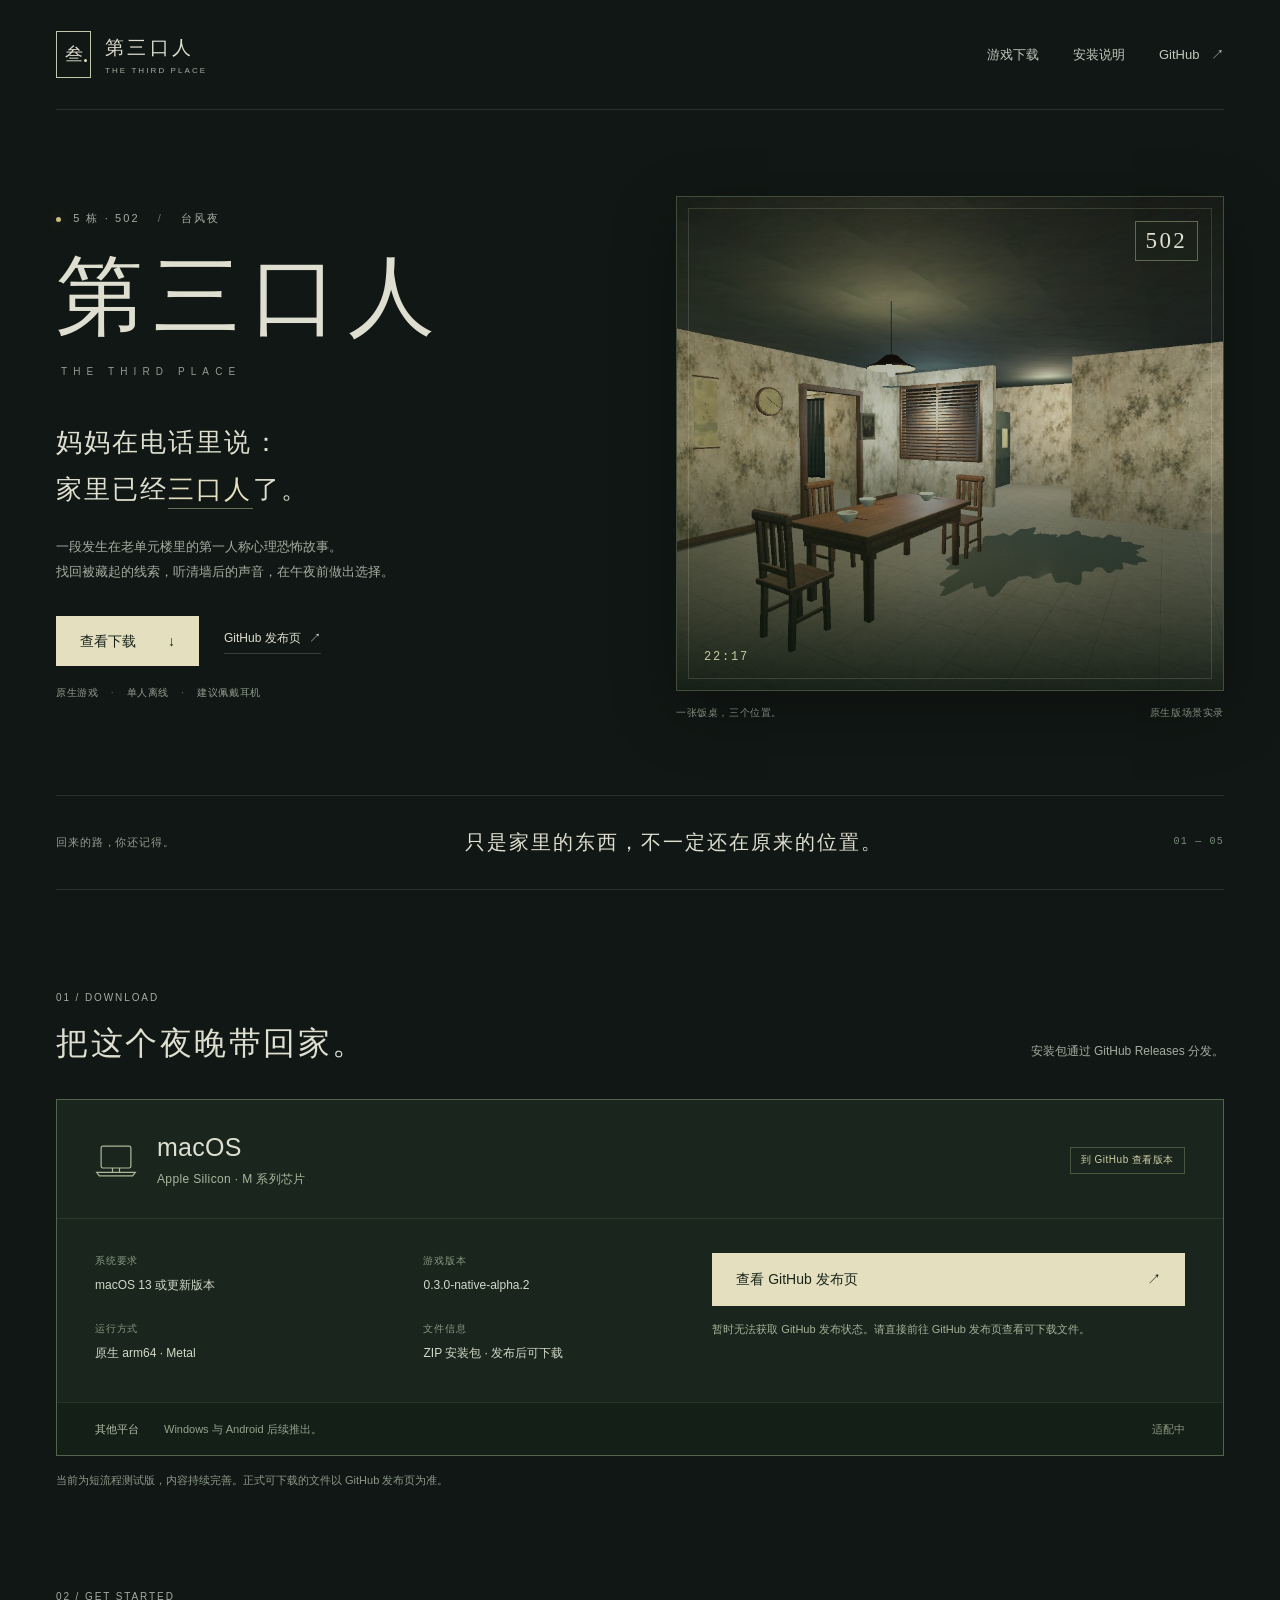
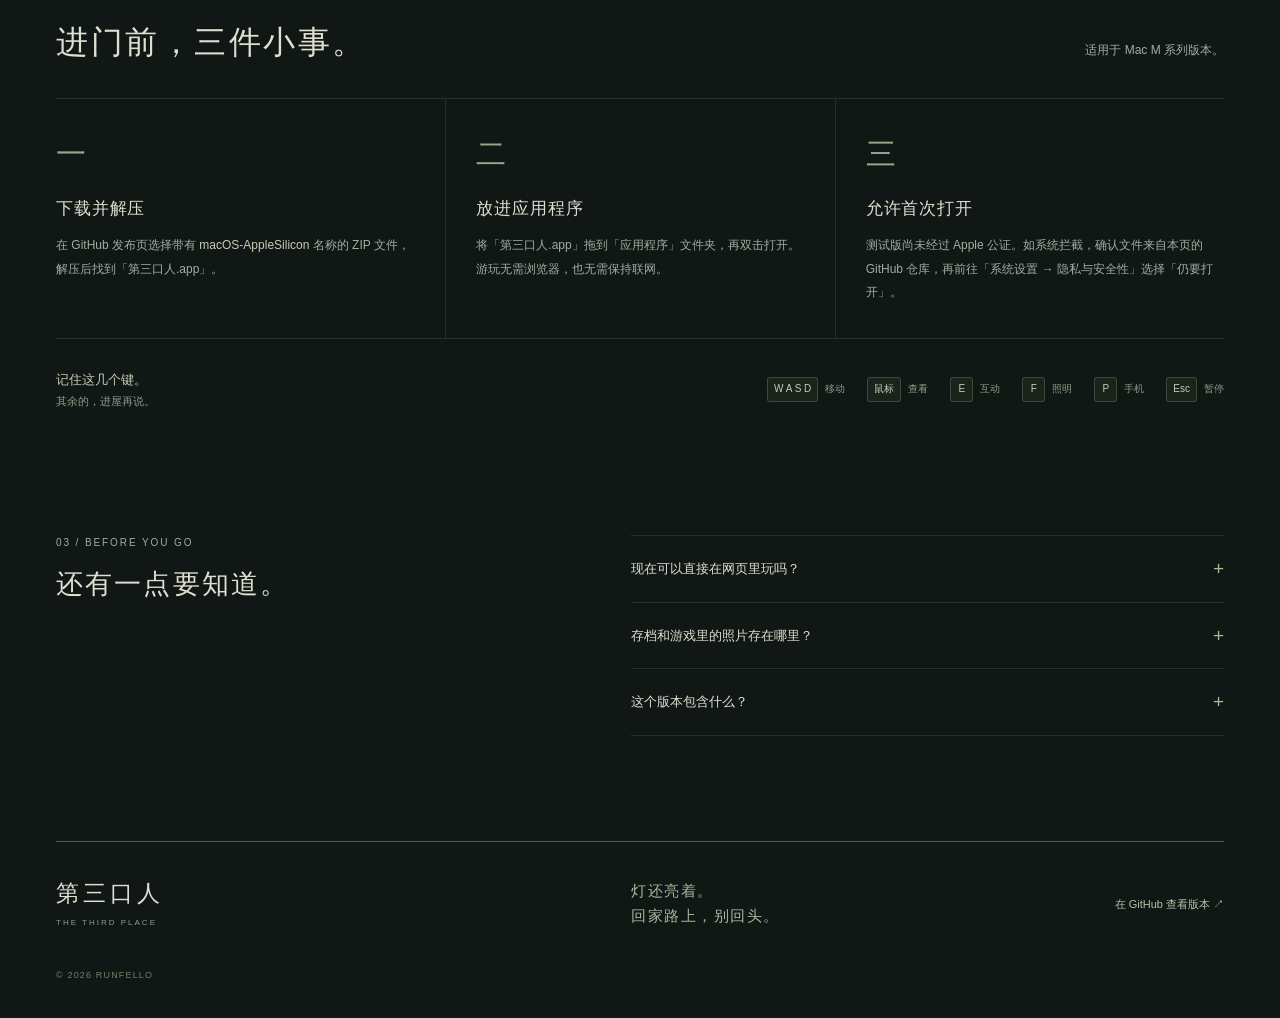
==== index.html @ bf10f529 "发布下载页 v1.0.0：以 GitHub 下载入口替换 H5 游戏" ====
<!doctype html>
<html lang="zh-CN">
  <head>
    <meta charset="UTF-8" />
    <meta name="viewport" content="width=device-width, initial-scale=1.0" />
    <meta name="theme-color" content="#111714" />
    <meta name="description" content="《第三口人》官方下载入口。台风夜，回到十几年没去过的家。查看 Mac M 系列原生版、GitHub 发布版本与安装说明。" />
    <meta property="og:type" content="website" />
    <meta property="og:title" content="第三口人 · 游戏下载" />
    <meta property="og:description" content="妈妈在电话里说：家里已经三口人了。下载原生游戏，走进 5 栋 502。" />
    <meta property="og:image" content="https://game.runfello.com/images/502.jpg" />
    <link rel="canonical" href="https://game.runfello.com/" />
    <link rel="icon" type="image/svg+xml" href="/favicon.svg" />
    <title>第三口人 · 游戏下载</title>
    <script type="module" crossorigin src="/assets/index-CpdHFxuz.js"></script>
    <link rel="stylesheet" crossorigin href="/assets/index-BiCNe9Kh.css">
  </head>
  <body>
    <a class="skip-link" href="#downloads">跳到游戏下载</a>
    <header class="site-header shell">
      <a class="wordmark" href="/" aria-label="第三口人首页"><span class="door-mark" aria-hidden="true">叁</span><span>第三口人<small>THE THIRD PLACE</small></span></a>
      <nav aria-label="主导航">
        <a href="#downloads">游戏下载</a>
        <a href="#install">安装说明</a>
        <a class="github-nav" href="https://github.com/792287116/the-third-place-line/releases" target="_blank" rel="noopener noreferrer">GitHub <span aria-hidden="true">↗</span></a>
      </nav>
    </header>

    <main>
      <section class="hero shell" aria-labelledby="game-title">
        <div class="hero-copy">
          <p class="eyebrow"><span class="signal" aria-hidden="true"></span> 5 栋 · 502 <span class="eyebrow-divider">/</span> 台风夜</p>
          <h1 id="game-title">第三口人<span>THE THIRD PLACE</span></h1>
          <p class="hero-line">妈妈在电话里说：<br />家里已经<span class="third">三口人</span>了。</p>
          <p class="hero-description">一段发生在老单元楼里的第一人称心理恐怖故事。<br class="desktop-break" />找回被藏起的线索，听清墙后的声音，在午夜前做出选择。</p>
          <div class="hero-actions">
            <a class="button primary" href="#downloads">查看下载 <span aria-hidden="true">↓</span></a>
            <a class="text-link" href="https://github.com/792287116/the-third-place-line/releases" target="_blank" rel="noopener noreferrer">GitHub 发布页 <span aria-hidden="true">↗</span></a>
          </div>
          <p class="hero-note">原生游戏 <i aria-hidden="true">·</i> 单人离线 <i aria-hidden="true">·</i> 建议佩戴耳机</p>
        </div>
        <figure class="hero-scene">
          <div class="scene-frame"><img src="/images/502.jpg" width="1280" height="720" fetchpriority="high" alt="502 室内的饭桌、空椅和三副碗筷，吊灯照亮斑驳的墙面" /><div class="scene-shade" aria-hidden="true"></div><span class="room-label" aria-hidden="true">502</span><span class="scene-time" aria-hidden="true">22:17</span></div>
          <figcaption><span>一张饭桌，三个位置。</span><span>原生版场景实录</span></figcaption>
        </figure>
      </section>

      <div class="premise shell"><span>回来的路，你还记得。</span><p>只是家里的东西，<br class="mobile-break" />不一定还在原来的位置。</p><span class="premise-index" aria-hidden="true">01 — 05</span></div>

      <section id="downloads" class="downloads shell" aria-labelledby="download-title">
        <div class="section-heading"><div><p class="eyebrow">01 / DOWNLOAD</p><h2 id="download-title">把这个夜晚带回家。</h2></div><p>安装包通过 GitHub Releases 分发。</p></div>
        <article class="download-panel" aria-labelledby="mac-title">
          <div class="platform-heading"><svg viewBox="0 0 48 48" width="42" height="42" fill="none" stroke="currentColor" stroke-width="1.4" aria-hidden="true"><rect x="7" y="7" width="34" height="25" rx="2"/><path d="M2 37h44l-3 4H5l-3-4Zm18-5v5m8-5v5"/></svg><div><h3 id="mac-title">macOS</h3><p>Apple Silicon · M 系列芯片</p></div><span id="release-badge" class="release-badge">安装包待发布</span></div>
          <div class="download-details"><dl><div><dt>系统要求</dt><dd>macOS 13 或更新版本</dd></div><div><dt>游戏版本</dt><dd id="release-version">0.3.0-native-alpha.2</dd></div><div><dt>运行方式</dt><dd>原生 arm64 · Metal</dd></div><div><dt>文件信息</dt><dd id="release-size">ZIP 安装包 · 发布后可下载</dd></div></dl>
            <div class="download-action"><a id="mac-download" class="button primary" href="https://github.com/792287116/the-third-place-line/releases" target="_blank" rel="noopener noreferrer"><span id="download-label">查看 GitHub 发布页</span><span id="download-arrow" aria-hidden="true">↗</span></a><p id="release-status" role="status">Mac 版本已完成本地测试，公开安装包正在准备。发布后，这里会显示下载入口。</p><div id="release-links" class="release-links" hidden><a id="release-notes" href="https://github.com/792287116/the-third-place-line/releases" target="_blank" rel="noopener noreferrer">版本说明 ↗</a><a id="release-checksum" href="https://github.com/792287116/the-third-place-line/releases" target="_blank" rel="noopener noreferrer" hidden>SHA-256 校验文件 ↗</a></div></div>
          </div>
          <div class="other-platforms"><span>其他平台</span><p>Windows 与 Android 后续推出。</p><span class="quiet-label">适配中</span></div>
        </article>
        <p class="release-footnote">当前为短流程测试版，内容持续完善。正式可下载的文件以 GitHub 发布页为准。</p>
        <noscript><p class="release-footnote">浏览器未启用 JavaScript，请直接前往上方 GitHub 发布页查看下载文件。</p></noscript>
      </section>

      <section id="install" class="install shell" aria-labelledby="install-title">
        <div class="section-heading"><div><p class="eyebrow">02 / GET STARTED</p><h2 id="install-title">进门前，三件小事。</h2></div><p>适用于 Mac M 系列版本。</p></div>
        <ol class="install-steps">
          <li><span class="step-number">一</span><h3>下载并解压</h3><p>在 GitHub 发布页选择带有 <strong>macOS-AppleSilicon</strong> 名称的 ZIP 文件，解压后找到「第三口人.app」。</p></li>
          <li><span class="step-number">二</span><h3>放进应用程序</h3><p>将「第三口人.app」拖到「应用程序」文件夹，再双击打开。游玩无需浏览器，也无需保持联网。</p></li>
          <li><span class="step-number">三</span><h3>允许首次打开</h3><p>测试版尚未经过 Apple 公证。如系统拦截，确认文件来自本页的 GitHub 仓库，再前往「系统设置 → 隐私与安全性」选择「仍要打开」。</p></li>
        </ol>
        <div class="controls"><p>记住这几个键。<span>其余的，进屋再说。</span></p><ul aria-label="键盘鼠标操作"><li><kbd>W A S D</kbd>移动</li><li><kbd>鼠标</kbd>查看</li><li><kbd>E</kbd>互动</li><li><kbd>F</kbd>照明</li><li><kbd>P</kbd>手机</li><li><kbd>Esc</kbd>暂停</li></ul></div>
      </section>

      <section class="faq shell" aria-labelledby="faq-title"><div><p class="eyebrow">03 / BEFORE YOU GO</p><h2 id="faq-title">还有一点要知道。</h2></div><div class="faq-list"><details><summary>现在可以直接在网页里玩吗？<span aria-hidden="true">+</span></summary><p>这里是原生游戏的下载入口。请下载适合设备的安装包，在电脑上打开游戏。</p></details><details><summary>存档和游戏里的照片存在哪里？<span aria-hidden="true">+</span></summary><p>存档、可选照片和游戏场景录像都保存在本机。游戏不调用设备摄像头或麦克风。23:50 会自动保存检查点。</p></details><details><summary>这个版本包含什么？<span aria-hidden="true">+</span></summary><p>目前包含回家、搜屋、阳台观察、揭墙与仪式、逃离和四条结局路线。这是持续开发中的短流程原型。</p></details></div></section>
    </main>
    <footer class="site-footer shell"><a class="footer-title" href="#game-title">第三口人<span>THE THIRD PLACE</span></a><p>灯还亮着。<br />回家路上，别回头。</p><a href="https://github.com/792287116/the-third-place-line/releases" target="_blank" rel="noopener noreferrer">在 GitHub 查看版本 <span aria-hidden="true">↗</span></a><small>© 2026 RUNFELLO</small></footer>
  </body>
</html>
---- assets/index-BiCNe9Kh.css ----
@charset "UTF-8";:root{font-family:-apple-system,BlinkMacSystemFont,PingFang SC,Microsoft YaHei,sans-serif;color:#dfdfd1;background:#111714;font-synthesis:none;line-height:1.65;font-weight:400;scroll-behavior:smooth;--muted:#a3ada2;--line:#ffffff1a;--cream:#e4dfbf;--serif:"Songti SC","STSong","Noto Serif CJK SC",serif}*{box-sizing:border-box}body{margin:0}a{color:inherit;text-decoration:none}button,a,summary{-webkit-tap-highlight-color:transparent}a:focus-visible,summary:focus-visible{outline:2px solid #ecdb9a;outline-offset:6px}::selection{background:#65775b;color:#fff}[hidden]{display:none!important}img{display:block;max-width:100%;object-fit:cover}.shell{max-width:1280px;width:calc(100% - 112px);margin-inline:auto}.skip-link{position:fixed;left:16px;top:-80px;padding:12px 18px;background:var(--cream);color:#14231b;z-index:20}.skip-link:focus{top:12px}.site-header{min-height:110px;display:flex;justify-content:space-between;align-items:center;border-bottom:1px solid var(--line);gap:30px}.wordmark{display:flex;align-items:center;gap:14px;font-size:19px;letter-spacing:.18em}.wordmark small{display:block;font-size:8px;letter-spacing:.26em;margin-top:0;color:var(--muted)}.door-mark{width:35px;height:47px;display:grid;place-items:center;border:1px solid #c2c6ad;position:relative;font-family:var(--serif);font-size:18px;letter-spacing:0}.door-mark:after{content:"";width:3px;height:3px;background:var(--cream);position:absolute;right:3px;top:27px;border-radius:50%}nav{display:flex;gap:34px;font-size:13px;color:#c2c8be}nav a:hover,.text-link:hover,.release-links a:hover,.site-footer>a:hover{color:#f1e8bd}.github-nav span{margin-left:8px}.hero{display:grid;grid-template-columns:1fr 1fr;gap:36px;align-items:center;min-height:685px;padding-block:68px 62px}.eyebrow{color:var(--muted);letter-spacing:.19em;font-size:11px;margin:0 0 22px;font-weight:500}.eyebrow-divider{margin:0 13px;color:#64776a}.signal{display:inline-block;background:#cbbd7d;width:5px;height:5px;border-radius:50%;vertical-align:middle;margin-right:7px;box-shadow:0 0 14px #cbbd7d55}h1{font-family:var(--serif);font-weight:500;font-size:clamp(64px,6.8vw,100px);letter-spacing:.12em;line-height:1.1;margin:0 0 43px;white-space:nowrap}h1>span{display:block;font-family:-apple-system,BlinkMacSystemFont,sans-serif;font-size:10px;letter-spacing:.61em;margin:21px 0 0 5px;color:#8f9e92;font-weight:400}.hero-line{font-family:var(--serif);font-size:26px;line-height:1.8;letter-spacing:.08em;margin:0 0 20px}.third{color:var(--cream);border-bottom:1px solid #e4dfbf6b;padding-bottom:4px}.hero-description{font-size:13px;color:var(--muted);line-height:1.95;margin:0 0 32px;max-width:430px}.hero-actions{display:flex;align-items:center;gap:25px}.button{display:inline-flex;align-items:center;justify-content:space-between;gap:32px;min-height:50px;padding:13px 23px;font-size:14px;font-weight:500;transition:background .2s,color .2s;line-height:1.45}.primary{background:var(--cream);color:#18241b;border:1px solid var(--cream)}.primary:hover{background:#f5edc8;border-color:#f5edc8}.text-link{font-size:12px;border-bottom:1px solid #8b998550;padding-bottom:4px}.text-link>span{margin-left:5px}.hero-note{font-size:10px;color:#8f9d91;margin:19px 0 0;letter-spacing:.06em}.hero-note i{font-style:normal;margin:0 9px;color:#677767}.hero-scene{margin:0;position:relative;padding:7px 0 0 18px}.scene-frame{height:495px;position:relative;background:#151d15;border:1px solid #424d3a;box-shadow:0 20px 60px #0004}.scene-frame:before{content:"";position:absolute;inset:11px;border:1px solid #dde1b427;z-index:2;pointer-events:none}.scene-frame img{height:100%;width:100%;object-position:57% 50%;opacity:.84}.scene-shade{position:absolute;inset:0;background:linear-gradient(180deg,#0002,transparent 50%,#08140ddd),linear-gradient(90deg,#09211533,transparent)}.room-label{position:absolute;top:24px;right:25px;border:1px solid #b6b89177;font-family:var(--serif);font-size:23px;letter-spacing:.1em;padding:0 10px;background:#1c241988}.scene-time{position:absolute;bottom:22px;left:27px;font-family:monospace;font-size:12px;letter-spacing:.15em;color:#c6c7a4}.hero-scene figcaption{display:flex;justify-content:space-between;font-size:10px;letter-spacing:.06em;color:#8f9b8d;margin-top:14px;gap:15px}.premise{border-top:1px solid var(--line);border-bottom:1px solid var(--line);display:flex;align-items:center;justify-content:space-between;gap:20px;padding-block:30px}.premise>span:first-child{font-size:11px;color:#8f9e92;letter-spacing:.08em}.premise p{font-family:var(--serif);font-size:20px;letter-spacing:.1em;margin:0}.premise-index{font-size:10px;font-family:monospace;color:#798b7c;letter-spacing:.12em}.mobile-break{display:none}.downloads,.install{padding-top:100px;scroll-margin-top:30px}.section-heading{display:flex;justify-content:space-between;align-items:flex-end;gap:25px;margin-bottom:32px}.section-heading .eyebrow,.faq .eyebrow{margin-bottom:12px;font-size:10px}h2{font-family:var(--serif);font-size:32px;font-weight:400;letter-spacing:.08em;line-height:1.5;margin:0}.section-heading>p{font-size:12px;color:var(--muted);margin:0 0 5px}.download-panel{border:1px solid #53644c;background:#19251d}.platform-heading{display:flex;align-items:center;gap:20px;padding:32px 38px 28px;border-bottom:1px solid #99a78224}.platform-heading>svg{color:#acb897;flex-shrink:0}.platform-heading h3{font-size:25px;font-weight:500;letter-spacing:.01em;line-height:1.25;margin:0}.platform-heading p{font-size:12px;color:#a9b89d;letter-spacing:.03em;margin:7px 0 0}.release-badge{margin-left:auto;border:1px solid #8c9b6e6b;padding:4px 10px;font-size:10px;color:#cfcca4;white-space:nowrap;letter-spacing:.05em}.release-badge.available{color:#d1dec2;background:#354a2e;border-color:#60784e}.download-details{display:grid;grid-template-columns:1.2fr 1fr;gap:50px;padding:34px 38px 38px}.download-details dl{display:grid;grid-template-columns:1.25fr 1fr;gap:25px 30px;margin:0}.download-details dl>div{min-width:0}.download-details dt{font-size:10px;color:#879982;margin-bottom:7px;letter-spacing:.08em}.download-details dd{font-size:12px;color:#d3dac8;margin:0;overflow-wrap:anywhere}.download-action .button{width:100%;min-height:53px}.download-action>p{font-size:11px;color:#a6b298;margin:13px 0 0;line-height:1.85;min-height:40px}.release-links{display:flex;flex-wrap:wrap;gap:10px 24px;margin-top:14px;font-size:11px;color:#d5ddc8}.other-platforms{display:flex;align-items:center;gap:25px;padding:17px 38px;background:#131f17;border-top:1px solid #99a78224;font-size:11px;color:#95a38d}.other-platforms>span:first-child{color:#b4bda8}.other-platforms p{margin:0}.quiet-label{margin-left:auto;color:#8f9a81}.release-footnote{font-size:11px;color:#8b998a;margin:15px 0 0}.install-steps{list-style:none;padding:0;margin:0;display:grid;grid-template-columns:repeat(3,1fr);border-top:1px solid var(--line);border-bottom:1px solid var(--line)}.install-steps li{padding:30px 30px 33px 0}.install-steps li+li{padding-left:30px;border-left:1px solid var(--line)}.install-steps li:last-child{padding-right:0}.step-number{font-family:var(--serif);font-size:30px;color:#96a88a}.install-steps h3{font-size:17px;font-weight:400;margin:17px 0 11px;letter-spacing:.05em}.install-steps p{font-size:12px;line-height:1.95;color:var(--muted);margin:0;overflow-wrap:anywhere}.install-steps strong{font-weight:400;color:#c6cdb7}.controls{display:flex;align-items:center;justify-content:space-between;gap:25px;padding:30px 0}.controls p{font-size:13px;margin:0;color:#c4c9b5;flex-shrink:0}.controls p>span{display:block;font-size:11px;color:#8d9c8b;margin-top:2px}.controls ul{display:flex;align-items:center;justify-content:flex-end;flex-wrap:wrap;gap:17px 22px;list-style:none;margin:0;padding:0}.controls li{font-size:10px;color:#8f9c89;display:flex;align-items:center;gap:7px}kbd{border:1px solid #82907559;background:#1b241b;border-radius:3px;padding:3px 6px;min-width:23px;text-align:center;font-family:inherit;font-size:10px;color:#c4cbb5}.faq{display:grid;grid-template-columns:1fr 1.2fr;gap:80px;padding-block:95px 105px}.faq h2{font-size:27px}.faq-list{border-top:1px solid var(--line)}details{border-bottom:1px solid var(--line)}summary{display:flex;align-items:center;justify-content:space-between;gap:18px;cursor:pointer;font-size:13px;padding:22px 0;list-style:none}summary::-webkit-details-marker{display:none}summary>span{font-size:19px;font-weight:300;color:#aab799;line-height:1}details[open] summary>span{transform:rotate(45deg)}details p{font-size:12px;color:#a4b09c;line-height:1.9;margin:0 28px 24px 0}.site-footer{padding-block:37px 35px;border-top:1px solid #53624a;display:grid;grid-template-columns:1.2fr 1fr auto;gap:25px;align-items:center}.footer-title{font-family:var(--serif);font-size:23px;letter-spacing:.17em;line-height:1.3}.footer-title span{font-family:Arial,sans-serif;display:block;font-size:8px;letter-spacing:.25em;margin-top:10px;color:#8f9e89}.site-footer p{font-family:var(--serif);font-size:15px;letter-spacing:.1em;color:#aab69d;margin:0}.site-footer>a:last-of-type{font-size:11px;color:#b7c1ab}.site-footer small{grid-column:1/-1;font-size:9px;color:#6f816a;letter-spacing:.13em;margin-top:14px}@media(min-width:1500px){.hero{gap:80px}}@media(max-width:1050px){.shell{width:calc(100% - 64px)}.hero{gap:25px;min-height:630px}.hero-scene{padding-left:0}.scene-frame{height:460px}.hero-line{font-size:23px}.hero-description{font-size:12px}.hero-actions{gap:20px}.download-details{gap:30px}.download-details dl{grid-template-columns:1fr;gap:15px}.download-details dl>div{display:grid;grid-template-columns:80px 1fr}.download-details dt{margin:0}.controls{align-items:flex-start}.controls ul{max-width:450px}.faq{gap:45px}.premise p{font-size:17px}.section-heading>p{font-size:11px}}@media(max-width:760px){.shell{width:calc(100% - 40px)}.site-header{min-height:85px;gap:15px}.wordmark{font-size:16px;gap:10px}.wordmark small{font-size:6px}.door-mark{width:29px;height:39px;font-size:15px}.door-mark:after{top:22px}nav{gap:20px;font-size:11px}nav .github-nav{display:none}.hero{grid-template-columns:1fr;gap:34px;padding-block:50px 31px}.hero-copy{padding:0 6px}.hero .eyebrow{font-size:10px;margin-bottom:25px}h1{font-size:clamp(65px,13vw,90px);margin-bottom:29px}h1>span{font-size:9px;margin-top:16px;letter-spacing:.47em}.hero-line{font-size:24px;margin-bottom:18px}.hero-description{max-width:450px;font-size:13px}.hero-actions{gap:26px}.hero-note{font-size:10px}.hero-scene{width:100%}.scene-frame{height:auto;aspect-ratio:1.42}.scene-frame img{object-position:50% 50%}.hero-scene figcaption{font-size:10px;margin-top:12px}.room-label{font-size:20px}.premise{padding-block:26px;align-items:flex-start}.premise>span:first-child{font-size:10px;max-width:85px;line-height:1.8}.premise p{font-size:17px;line-height:1.85}.mobile-break{display:block}.premise-index{display:none}.downloads,.install{padding-top:65px}.section-heading{display:block;margin-bottom:25px}h2{font-size:27px}.section-heading>p{margin:13px 0 0}.platform-heading{padding:25px 22px;gap:14px;flex-wrap:wrap}.platform-heading h3{font-size:24px}.platform-heading p{font-size:11px}.platform-heading>svg{width:34px}.release-badge{font-size:9px;padding:4px 8px}.download-details{grid-template-columns:1fr;gap:28px;padding:28px 22px}.download-details dl{gap:19px}.download-details dl>div{grid-template-columns:85px 1fr}.download-details dd{font-size:12px}.download-action>p{min-height:0}.other-platforms{gap:14px;padding:17px 22px;font-size:10px;flex-wrap:wrap}.release-footnote{font-size:10px}.install-steps{grid-template-columns:1fr}.install-steps li,.install-steps li+li,.install-steps li:last-child{border-left:0;padding:24px 0 27px;display:grid;grid-template-columns:42px 1fr;column-gap:15px}.install-steps li+li{border-top:1px solid var(--line)}.step-number{grid-row:1/3;font-size:28px}.install-steps h3{margin:2px 0 9px;font-size:17px}.install-steps p{font-size:12px;grid-column:2}.controls{display:block;padding-block:25px 0}.controls p span{display:inline;margin-left:8px}.controls ul{justify-content:flex-start;gap:14px 20px;margin-top:20px;max-width:100%}.faq{grid-template-columns:1fr;gap:26px;padding-block:65px}.faq h2{font-size:26px}summary{font-size:12px;padding-block:20px}.site-footer{grid-template-columns:1fr auto;gap:25px;padding-block:30px}.site-footer p{font-size:12px;text-align:right}.site-footer>a:last-of-type{grid-column:1/-1;font-size:11px}.site-footer small{margin-top:0}.footer-title{font-size:21px}.desktop-break{display:none}}@media(max-width:390px){.shell{width:calc(100% - 32px)}nav{gap:12px}.hero-copy{padding:0}.hero-actions{gap:19px}.button{padding-inline:18px;gap:24px}.text-link{font-size:11px}.release-badge{margin-left:48px}.platform-heading{gap:10px}.other-platforms{gap:8px}.quiet-label{margin-left:0}.premise p{font-size:15px}.hero-description{font-size:12px}}@media(prefers-reduced-motion:reduce){:root{scroll-behavior:auto}*{transition:none!important}}
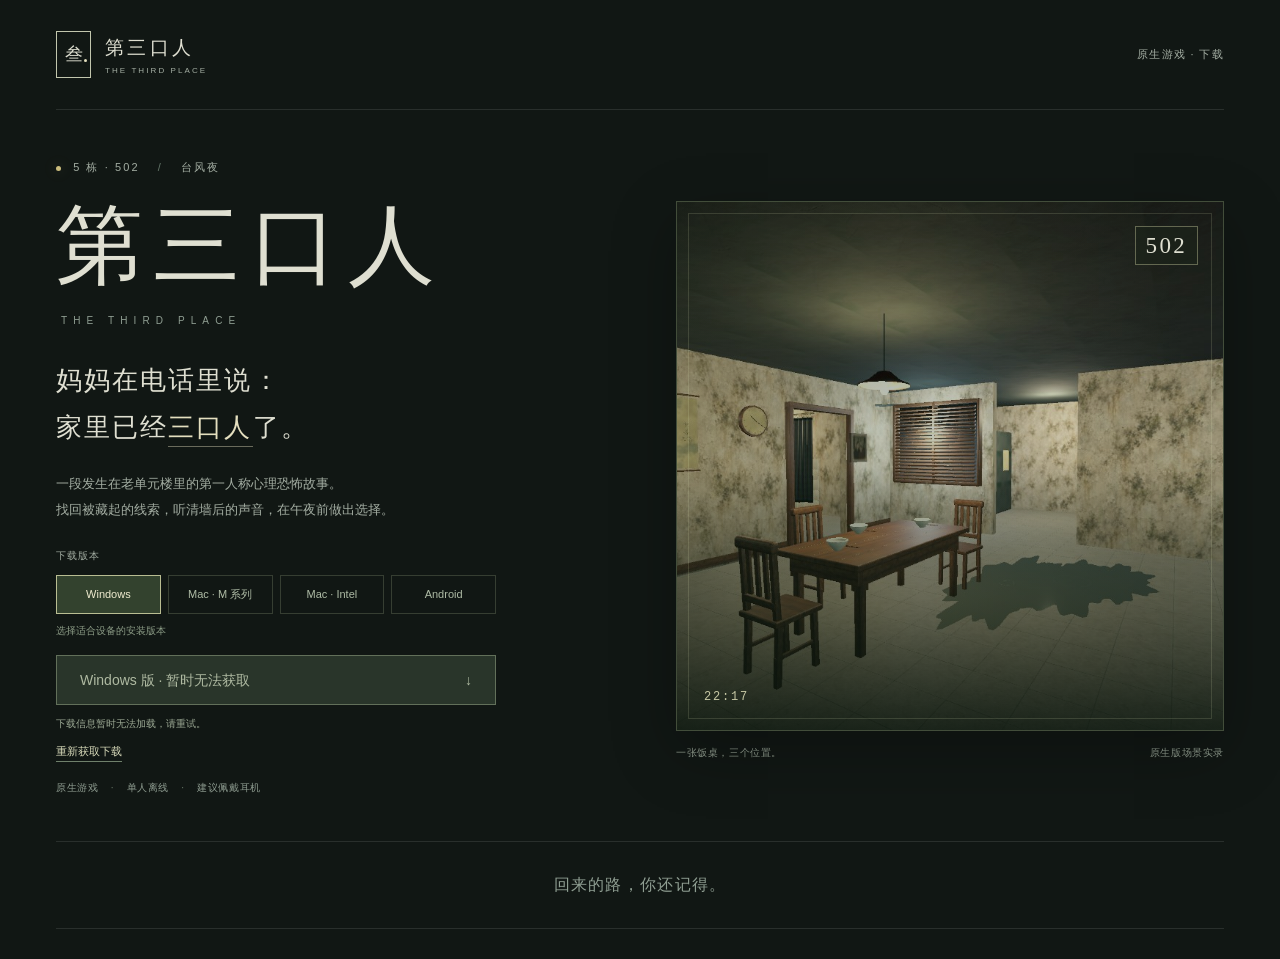
==== commit 3fe2ec3a: "发布下载页 v1.1.0：精简页面并提供四平台直接下载" ====
--- a/index.html
+++ b/index.html
@@ -4,7 +4,7 @@
     <meta charset="UTF-8" />
     <meta name="viewport" content="width=device-width, initial-scale=1.0" />
     <meta name="theme-color" content="#111714" />
-    <meta name="description" content="《第三口人》官方下载入口。台风夜，回到十几年没去过的家。查看 Mac M 系列原生版、GitHub 发布版本与安装说明。" />
+    <meta name="description" content="《第三口人》官方下载入口。台风夜，回到十几年没去过的家。下载 Windows、Mac M 系列、Mac Intel 与 Android 原生版本。" />
     <meta property="og:type" content="website" />
     <meta property="og:title" content="第三口人 · 游戏下载" />
     <meta property="og:description" content="妈妈在电话里说：家里已经三口人了。下载原生游戏，走进 5 栋 502。" />
@@ -12,20 +12,14 @@
     <link rel="canonical" href="https://game.runfello.com/" />
     <link rel="icon" type="image/svg+xml" href="/favicon.svg" />
     <title>第三口人 · 游戏下载</title>
-    <script type="module" crossorigin src="/assets/index-CpdHFxuz.js"></script>
-    <link rel="stylesheet" crossorigin href="/assets/index-BiCNe9Kh.css">
+    <script type="module" crossorigin src="/assets/index-QpOPqDjA.js"></script>
+    <link rel="stylesheet" crossorigin href="/assets/index-DCiuzqik.css">
   </head>
   <body>
-    <a class="skip-link" href="#downloads">跳到游戏下载</a>
     <header class="site-header shell">
-      <a class="wordmark" href="/" aria-label="第三口人首页"><span class="door-mark" aria-hidden="true">叁</span><span>第三口人<small>THE THIRD PLACE</small></span></a>
-      <nav aria-label="主导航">
-        <a href="#downloads">游戏下载</a>
-        <a href="#install">安装说明</a>
-        <a class="github-nav" href="https://github.com/792287116/the-third-place-line/releases" target="_blank" rel="noopener noreferrer">GitHub <span aria-hidden="true">↗</span></a>
-      </nav>
+      <div class="wordmark"><span class="door-mark" aria-hidden="true">叁</span><span>第三口人<small>THE THIRD PLACE</small></span></div>
+      <span class="header-note">原生游戏 · 下载</span>
     </header>
-
     <main>
       <section class="hero shell" aria-labelledby="game-title">
         <div class="hero-copy">
@@ -33,9 +27,21 @@
           <h1 id="game-title">第三口人<span>THE THIRD PLACE</span></h1>
           <p class="hero-line">妈妈在电话里说：<br />家里已经<span class="third">三口人</span>了。</p>
           <p class="hero-description">一段发生在老单元楼里的第一人称心理恐怖故事。<br class="desktop-break" />找回被藏起的线索，听清墙后的声音，在午夜前做出选择。</p>
-          <div class="hero-actions">
-            <a class="button primary" href="#downloads">查看下载 <span aria-hidden="true">↓</span></a>
-            <a class="text-link" href="https://github.com/792287116/the-third-place-line/releases" target="_blank" rel="noopener noreferrer">GitHub 发布页 <span aria-hidden="true">↗</span></a>
+          <div id="downloads" class="download-picker">
+            <fieldset class="platform-picker">
+              <legend>下载版本</legend>
+              <div class="platform-options">
+                <label><input type="radio" name="platform" value="windows" checked /><span>Windows</span></label>
+                <label><input type="radio" name="platform" value="mac-arm64" /><span>Mac · M 系列</span></label>
+                <label><input type="radio" name="platform" value="mac-intel" /><span>Mac · Intel</span></label>
+                <label><input type="radio" name="platform" value="android" /><span>Android</span></label>
+              </div>
+            </fieldset>
+            <p id="environment-hint" class="environment-hint">选择适合设备的版本</p>
+            <a id="download-button" class="button primary" role="button" aria-disabled="true" tabindex="-1"><span id="download-label">正在获取下载版本</span><span aria-hidden="true">↓</span></a>
+            <p id="download-status" class="download-status" role="status">正在检查安装包…</p>
+            <button id="retry-download" class="retry-download" type="button" hidden>重新获取下载</button>
+            <noscript><p class="download-status">请启用 JavaScript，以选择设备版本并下载游戏。</p></noscript>
           </div>
           <p class="hero-note">原生游戏 <i aria-hidden="true">·</i> 单人离线 <i aria-hidden="true">·</i> 建议佩戴耳机</p>
         </div>
@@ -45,33 +51,8 @@
         </figure>
       </section>
 
-      <div class="premise shell"><span>回来的路，你还记得。</span><p>只是家里的东西，<br class="mobile-break" />不一定还在原来的位置。</p><span class="premise-index" aria-hidden="true">01 — 05</span></div>
+      <div class="premise shell"><span>回来的路，你还记得。</span></div>
 
-      <section id="downloads" class="downloads shell" aria-labelledby="download-title">
-        <div class="section-heading"><div><p class="eyebrow">01 / DOWNLOAD</p><h2 id="download-title">把这个夜晚带回家。</h2></div><p>安装包通过 GitHub Releases 分发。</p></div>
-        <article class="download-panel" aria-labelledby="mac-title">
-          <div class="platform-heading"><svg viewBox="0 0 48 48" width="42" height="42" fill="none" stroke="currentColor" stroke-width="1.4" aria-hidden="true"><rect x="7" y="7" width="34" height="25" rx="2"/><path d="M2 37h44l-3 4H5l-3-4Zm18-5v5m8-5v5"/></svg><div><h3 id="mac-title">macOS</h3><p>Apple Silicon · M 系列芯片</p></div><span id="release-badge" class="release-badge">安装包待发布</span></div>
-          <div class="download-details"><dl><div><dt>系统要求</dt><dd>macOS 13 或更新版本</dd></div><div><dt>游戏版本</dt><dd id="release-version">0.3.0-native-alpha.2</dd></div><div><dt>运行方式</dt><dd>原生 arm64 · Metal</dd></div><div><dt>文件信息</dt><dd id="release-size">ZIP 安装包 · 发布后可下载</dd></div></dl>
-            <div class="download-action"><a id="mac-download" class="button primary" href="https://github.com/792287116/the-third-place-line/releases" target="_blank" rel="noopener noreferrer"><span id="download-label">查看 GitHub 发布页</span><span id="download-arrow" aria-hidden="true">↗</span></a><p id="release-status" role="status">Mac 版本已完成本地测试，公开安装包正在准备。发布后，这里会显示下载入口。</p><div id="release-links" class="release-links" hidden><a id="release-notes" href="https://github.com/792287116/the-third-place-line/releases" target="_blank" rel="noopener noreferrer">版本说明 ↗</a><a id="release-checksum" href="https://github.com/792287116/the-third-place-line/releases" target="_blank" rel="noopener noreferrer" hidden>SHA-256 校验文件 ↗</a></div></div>
-          </div>
-          <div class="other-platforms"><span>其他平台</span><p>Windows 与 Android 后续推出。</p><span class="quiet-label">适配中</span></div>
-        </article>
-        <p class="release-footnote">当前为短流程测试版，内容持续完善。正式可下载的文件以 GitHub 发布页为准。</p>
-        <noscript><p class="release-footnote">浏览器未启用 JavaScript，请直接前往上方 GitHub 发布页查看下载文件。</p></noscript>
-      </section>
-
-      <section id="install" class="install shell" aria-labelledby="install-title">
-        <div class="section-heading"><div><p class="eyebrow">02 / GET STARTED</p><h2 id="install-title">进门前，三件小事。</h2></div><p>适用于 Mac M 系列版本。</p></div>
-        <ol class="install-steps">
-          <li><span class="step-number">一</span><h3>下载并解压</h3><p>在 GitHub 发布页选择带有 <strong>macOS-AppleSilicon</strong> 名称的 ZIP 文件，解压后找到「第三口人.app」。</p></li>
-          <li><span class="step-number">二</span><h3>放进应用程序</h3><p>将「第三口人.app」拖到「应用程序」文件夹，再双击打开。游玩无需浏览器，也无需保持联网。</p></li>
-          <li><span class="step-number">三</span><h3>允许首次打开</h3><p>测试版尚未经过 Apple 公证。如系统拦截，确认文件来自本页的 GitHub 仓库，再前往「系统设置 → 隐私与安全性」选择「仍要打开」。</p></li>
-        </ol>
-        <div class="controls"><p>记住这几个键。<span>其余的，进屋再说。</span></p><ul aria-label="键盘鼠标操作"><li><kbd>W A S D</kbd>移动</li><li><kbd>鼠标</kbd>查看</li><li><kbd>E</kbd>互动</li><li><kbd>F</kbd>照明</li><li><kbd>P</kbd>手机</li><li><kbd>Esc</kbd>暂停</li></ul></div>
-      </section>
-
-      <section class="faq shell" aria-labelledby="faq-title"><div><p class="eyebrow">03 / BEFORE YOU GO</p><h2 id="faq-title">还有一点要知道。</h2></div><div class="faq-list"><details><summary>现在可以直接在网页里玩吗？<span aria-hidden="true">+</span></summary><p>这里是原生游戏的下载入口。请下载适合设备的安装包，在电脑上打开游戏。</p></details><details><summary>存档和游戏里的照片存在哪里？<span aria-hidden="true">+</span></summary><p>存档、可选照片和游戏场景录像都保存在本机。游戏不调用设备摄像头或麦克风。23:50 会自动保存检查点。</p></details><details><summary>这个版本包含什么？<span aria-hidden="true">+</span></summary><p>目前包含回家、搜屋、阳台观察、揭墙与仪式、逃离和四条结局路线。这是持续开发中的短流程原型。</p></details></div></section>
     </main>
-    <footer class="site-footer shell"><a class="footer-title" href="#game-title">第三口人<span>THE THIRD PLACE</span></a><p>灯还亮着。<br />回家路上，别回头。</p><a href="https://github.com/792287116/the-third-place-line/releases" target="_blank" rel="noopener noreferrer">在 GitHub 查看版本 <span aria-hidden="true">↗</span></a><small>© 2026 RUNFELLO</small></footer>
   </body>
 </html>
--- a/assets/index-DCiuzqik.css
+++ b/assets/index-DCiuzqik.css
@@ -0,0 +1 @@
+@charset "UTF-8";:root{font-family:-apple-system,BlinkMacSystemFont,PingFang SC,Microsoft YaHei,sans-serif;color:#dfdfd1;background:#111714;font-synthesis:none;line-height:1.65;font-weight:400;--muted:#a3ada2;--line:#ffffff1a;--cream:#e4dfbf;--serif:"Songti SC","STSong","Noto Serif CJK SC",serif}*{box-sizing:border-box}body{margin:0}a{color:inherit;text-decoration:none}button,a,summary{-webkit-tap-highlight-color:transparent}a:focus-visible,summary:focus-visible{outline:2px solid #ecdb9a;outline-offset:6px}::selection{background:#65775b;color:#fff}[hidden]{display:none!important}img{display:block;max-width:100%;object-fit:cover}.shell{max-width:1280px;width:calc(100% - 112px);margin-inline:auto}.skip-link{position:fixed;left:16px;top:-80px;padding:12px 18px;background:var(--cream);color:#14231b;z-index:20}.skip-link:focus{top:12px}.site-header{min-height:110px;display:flex;justify-content:space-between;align-items:center;border-bottom:1px solid var(--line);gap:30px}.wordmark{display:flex;align-items:center;gap:14px;font-size:19px;letter-spacing:.18em}.wordmark small{display:block;font-size:8px;letter-spacing:.26em;margin-top:0;color:var(--muted)}.door-mark{width:35px;height:47px;display:grid;place-items:center;border:1px solid #c2c6ad;position:relative;font-family:var(--serif);font-size:18px;letter-spacing:0}.door-mark:after{content:"";width:3px;height:3px;background:var(--cream);position:absolute;right:3px;top:27px;border-radius:50%}nav{display:flex;gap:34px;font-size:13px;color:#c2c8be}nav a:hover,.text-link:hover,.release-links a:hover,.site-footer>a:hover{color:#f1e8bd}.github-nav span{margin-left:8px}.hero{display:grid;grid-template-columns:1fr 1fr;gap:36px;align-items:center;min-height:680px;padding-block:48px 44px}.eyebrow{color:var(--muted);letter-spacing:.19em;font-size:11px;margin:0 0 22px;font-weight:500}.eyebrow-divider{margin:0 13px;color:#64776a}.signal{display:inline-block;background:#cbbd7d;width:5px;height:5px;border-radius:50%;vertical-align:middle;margin-right:7px;box-shadow:0 0 14px #cbbd7d55}h1{font-family:var(--serif);font-weight:500;font-size:clamp(64px,6.8vw,100px);letter-spacing:.12em;line-height:1.1;margin:0 0 32px;white-space:nowrap}h1>span{display:block;font-family:-apple-system,BlinkMacSystemFont,sans-serif;font-size:10px;letter-spacing:.61em;margin:21px 0 0 5px;color:#8f9e92;font-weight:400}.hero-line{font-family:var(--serif);font-size:26px;line-height:1.8;letter-spacing:.08em;margin:0 0 20px}.third{color:var(--cream);border-bottom:1px solid #e4dfbf6b;padding-bottom:4px}.hero-description{font-size:13px;color:var(--muted);line-height:1.95;margin:0 0 26px;max-width:430px}.button{display:inline-flex;align-items:center;justify-content:space-between;gap:32px;min-height:50px;padding:13px 23px;font-size:14px;font-weight:500;transition:background .2s,color .2s;line-height:1.45}.primary{background:var(--cream);color:#18241b;border:1px solid var(--cream)}.primary:hover{background:#f5edc8;border-color:#f5edc8}.text-link{font-size:12px;border-bottom:1px solid #8b998550;padding-bottom:4px}.text-link>span{margin-left:5px}.hero-note{font-size:10px;color:#8f9d91;margin:19px 0 0;letter-spacing:.06em}.hero-note i{font-style:normal;margin:0 9px;color:#677767}.hero-scene{margin:0;position:relative;padding:7px 0 0 18px}.scene-frame{height:530px;position:relative;background:#151d15;border:1px solid #424d3a;box-shadow:0 20px 60px #0004}.scene-frame:before{content:"";position:absolute;inset:11px;border:1px solid #dde1b427;z-index:2;pointer-events:none}.scene-frame img{height:100%;width:100%;object-position:57% 50%;opacity:.84}.scene-shade{position:absolute;inset:0;background:linear-gradient(180deg,#0002,transparent 50%,#08140ddd),linear-gradient(90deg,#09211533,transparent)}.room-label{position:absolute;top:24px;right:25px;border:1px solid #b6b89177;font-family:var(--serif);font-size:23px;letter-spacing:.1em;padding:0 10px;background:#1c241988}.scene-time{position:absolute;bottom:22px;left:27px;font-family:monospace;font-size:12px;letter-spacing:.15em;color:#c6c7a4}.hero-scene figcaption{display:flex;justify-content:space-between;font-size:10px;letter-spacing:.06em;color:#8f9b8d;margin-top:14px;gap:15px}.premise{border-top:1px solid var(--line);border-bottom:1px solid var(--line);display:flex;align-items:center;justify-content:space-between;gap:20px;padding-block:30px}.premise>span:first-child{font-size:11px;color:#8f9e92;letter-spacing:.08em}.premise p{font-family:var(--serif);font-size:20px;letter-spacing:.1em;margin:0}.premise-index{font-size:10px;font-family:monospace;color:#798b7c;letter-spacing:.12em}.mobile-break{display:none}.header-note{font-size:11px;color:var(--muted);letter-spacing:.12em}.download-picker{max-width:440px}.platform-picker{border:0;padding:0;margin:0;min-width:0}.platform-picker legend{font-size:10px;color:var(--muted);letter-spacing:.09em;margin-bottom:10px;padding:0}.platform-options{display:grid;grid-template-columns:repeat(4,minmax(0,1fr));gap:7px}.platform-options label{position:relative;cursor:pointer}.platform-options input{position:absolute;opacity:0;width:1px;height:1px}.platform-options span{display:flex;align-items:center;justify-content:center;min-height:39px;border:1px solid #65715a70;color:#aebba5;font-size:11px;white-space:nowrap;transition:background .2s,border-color .2s}.platform-options input:checked+span{background:#33422e;border-color:#b9bd92;color:#f0ecd0}.platform-options input:focus-visible+span{outline:2px solid #ecdb9a;outline-offset:3px}.platform-options label:hover span{border-color:#afb38a}.environment-hint{font-size:10px;color:#8c9c86;margin:9px 0 15px;min-height:17px}#download-button{width:100%;min-height:50px;cursor:pointer}#download-button[aria-disabled=true]{background:#29352a;border-color:#62705a;color:#afbaa2;cursor:default}.download-status{font-size:10px;line-height:1.8;color:#9daa95;margin:10px 0 0;min-height:18px;overflow-wrap:anywhere}.retry-download{font-family:inherit;background:transparent;color:#d6d8b8;font-size:11px;border:0;border-bottom:1px solid #6f806b;padding:2px 0;cursor:pointer;margin-top:9px}.hero-note{margin-top:17px}.premise{margin-bottom:30px;justify-content:center}.premise>span:first-child{font-family:var(--serif);font-size:16px;max-width:none}@media(min-width:1500px){.hero{gap:80px}}@media(max-width:1050px){.shell{width:calc(100% - 64px)}.hero{gap:25px}.hero-scene{padding-left:0}.hero-line{font-size:23px}.hero-description{font-size:12px}.premise p{font-size:17px}.platform-options{gap:5px}.platform-options span{font-size:10px}}@media(max-width:760px){.shell{width:calc(100% - 40px)}.site-header{min-height:85px;gap:15px}.wordmark{font-size:16px;gap:10px}.wordmark small{font-size:6px}.door-mark{width:29px;height:39px;font-size:15px}.door-mark:after{top:22px}.header-note{font-size:10px}.hero{grid-template-columns:1fr;gap:34px;padding-block:38px 30px;min-height:0}.hero-copy{padding:0 6px}.hero .eyebrow{font-size:10px;margin-bottom:24px}h1{font-size:clamp(55px,13vw,90px);margin-bottom:28px}h1>span{font-size:9px;margin-top:16px;letter-spacing:.47em}.hero-line{font-size:24px;margin-bottom:18px}.hero-description{max-width:450px;font-size:13px}.hero-scene{width:100%}.scene-frame{height:auto;aspect-ratio:1.42}.scene-frame img{object-position:50% 50%}.hero-scene figcaption{font-size:10px;margin-top:12px}.room-label{font-size:20px}.premise{padding-block:25px;align-items:flex-start}.premise>span:first-child{font-size:14px;line-height:1.8}.premise p{font-size:17px;line-height:1.85}.mobile-break{display:block}.premise-index,.desktop-break{display:none}.download-picker{max-width:none}.platform-options span{font-size:11px;min-height:43px}}@media(max-width:390px){.shell{width:calc(100% - 32px)}.hero-copy{padding:0}h1{font-size:clamp(52px,17vw,65px)}.hero-description{font-size:12px}.platform-options{grid-template-columns:repeat(2,minmax(0,1fr));gap:8px}.premise p{font-size:15px}.header-note{letter-spacing:0}}@media(prefers-reduced-motion:reduce){*{transition:none!important}}
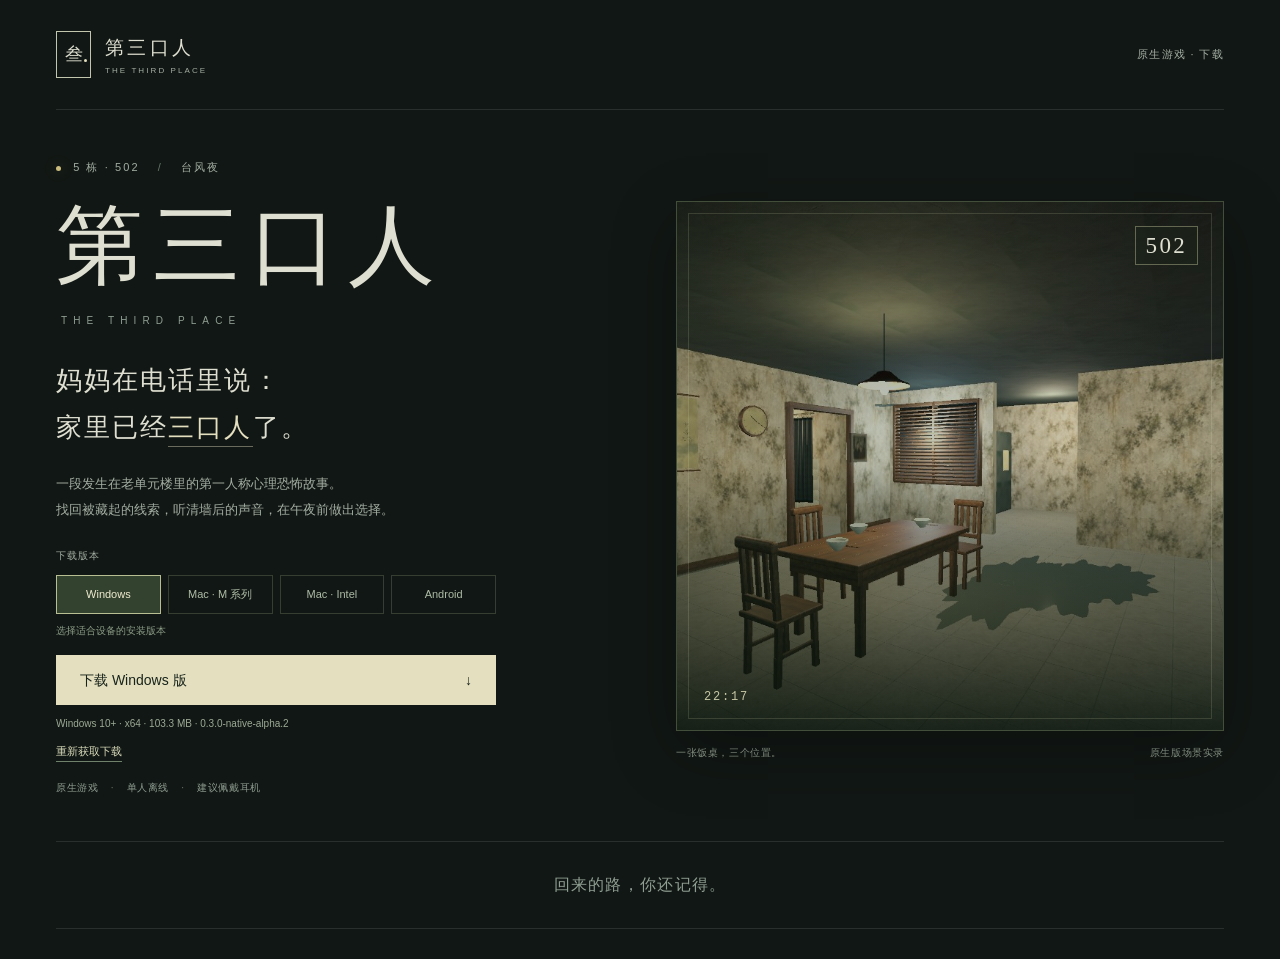
==== commit 55a6888e: "发布下载页 v1.1.0：精简页面并提供四平台直接下载" ====
--- a/index.html
+++ b/index.html
@@ -12,7 +12,7 @@
     <link rel="canonical" href="https://game.runfello.com/" />
     <link rel="icon" type="image/svg+xml" href="/favicon.svg" />
     <title>第三口人 · 游戏下载</title>
-    <script type="module" crossorigin src="/assets/index-QpOPqDjA.js"></script>
+    <script type="module" crossorigin src="/assets/index-CK9doTy7.js"></script>
     <link rel="stylesheet" crossorigin href="/assets/index-DCiuzqik.css">
   </head>
   <body>
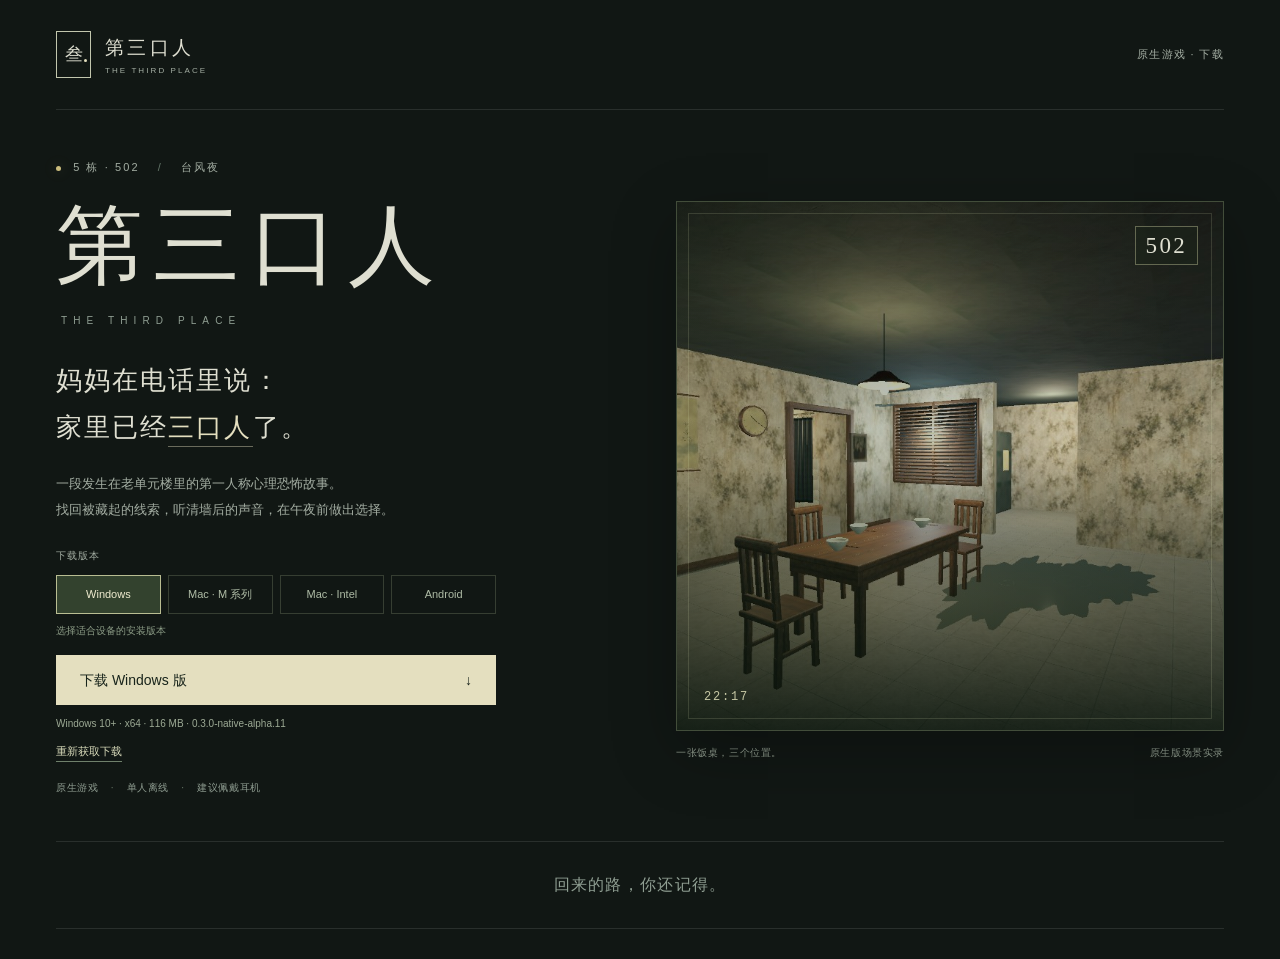
==== commit 1346d29a: "发布下载页 v1.1.3：更新已核验的安装包下载" ====
--- a/index.html
+++ b/index.html
@@ -12,7 +12,7 @@
     <link rel="canonical" href="https://game.runfello.com/" />
     <link rel="icon" type="image/svg+xml" href="/favicon.svg" />
     <title>第三口人 · 游戏下载</title>
-    <script type="module" crossorigin src="/assets/index-CK9doTy7.js"></script>
+    <script type="module" crossorigin src="/assets/index-uPTXSnCF.js"></script>
     <link rel="stylesheet" crossorigin href="/assets/index-DCiuzqik.css">
   </head>
   <body>
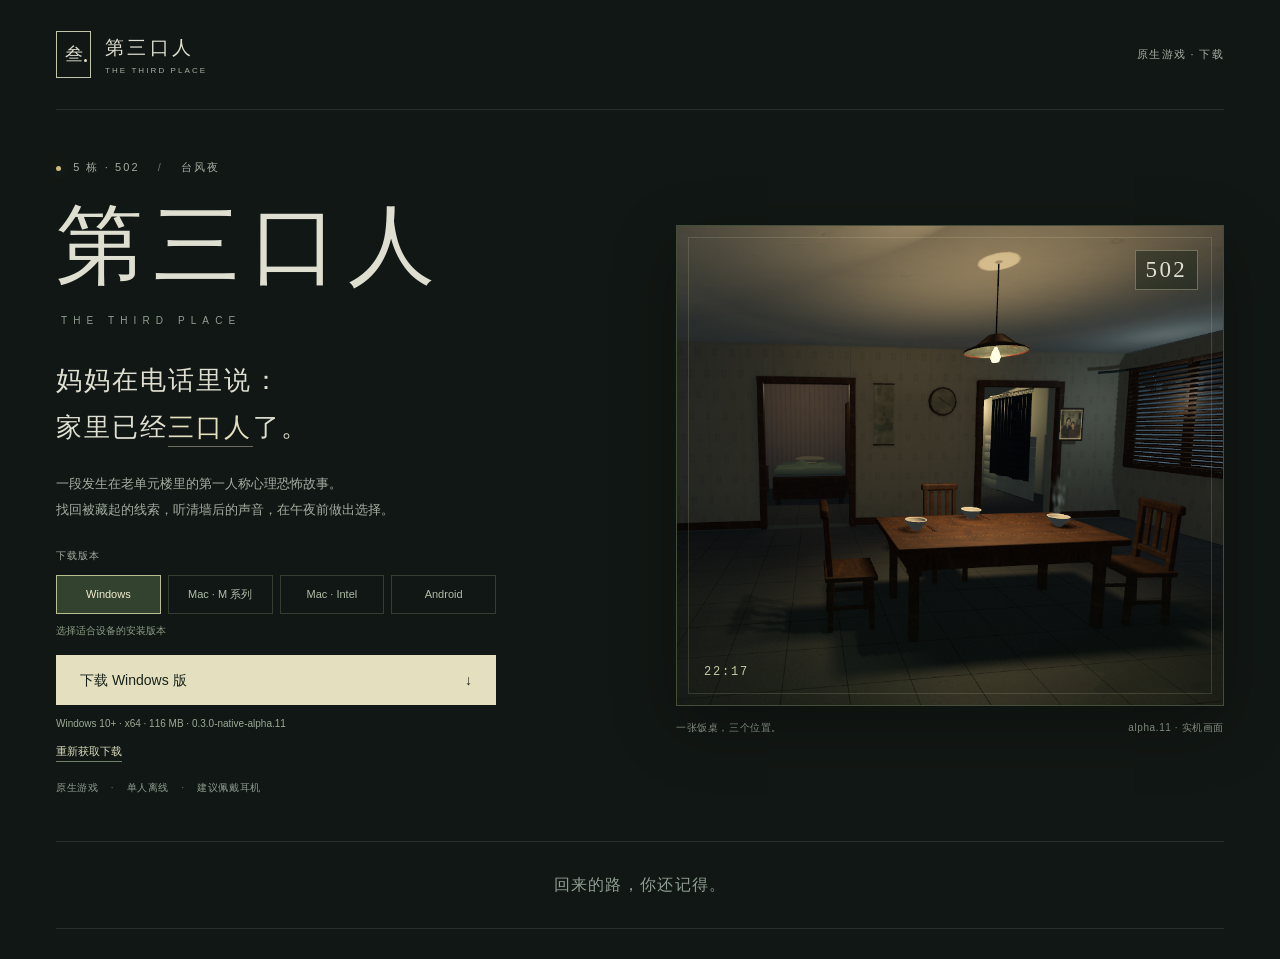
==== commit 0233289a: "发布下载页 v1.1.4：更新已核验的安装包下载" ====
--- a/index.html
+++ b/index.html
@@ -8,12 +8,12 @@
     <meta property="og:type" content="website" />
     <meta property="og:title" content="第三口人 · 游戏下载" />
     <meta property="og:description" content="妈妈在电话里说：家里已经三口人了。下载原生游戏，走进 5 栋 502。" />
-    <meta property="og:image" content="https://game.runfello.com/images/502.jpg" />
+    <meta property="og:image" content="https://game.runfello.com/images/502-alpha11.png" />
     <link rel="canonical" href="https://game.runfello.com/" />
     <link rel="icon" type="image/svg+xml" href="/favicon.svg" />
     <title>第三口人 · 游戏下载</title>
-    <script type="module" crossorigin src="/assets/index-uPTXSnCF.js"></script>
-    <link rel="stylesheet" crossorigin href="/assets/index-DCiuzqik.css">
+    <script type="module" crossorigin src="/assets/index-gxzg8bcT.js"></script>
+    <link rel="stylesheet" crossorigin href="/assets/index-CJQmimcs.css">
   </head>
   <body>
     <header class="site-header shell">
@@ -46,8 +46,8 @@
           <p class="hero-note">原生游戏 <i aria-hidden="true">·</i> 单人离线 <i aria-hidden="true">·</i> 建议佩戴耳机</p>
         </div>
         <figure class="hero-scene">
-          <div class="scene-frame"><img src="/images/502.jpg" width="1280" height="720" fetchpriority="high" alt="502 室内的饭桌、空椅和三副碗筷，吊灯照亮斑驳的墙面" /><div class="scene-shade" aria-hidden="true"></div><span class="room-label" aria-hidden="true">502</span><span class="scene-time" aria-hidden="true">22:17</span></div>
-          <figcaption><span>一张饭桌，三个位置。</span><span>原生版场景实录</span></figcaption>
+          <div class="scene-frame"><img src="/images/502-alpha11.png" width="1280" height="720" fetchpriority="high" alt="502 客厅的木餐桌、三把空椅和三副碗筷，暖色吊灯映着窗边冷光" /><div class="scene-shade" aria-hidden="true"></div><span class="room-label" aria-hidden="true">502</span><span class="scene-time" aria-hidden="true">22:17</span></div>
+          <figcaption><span>一张饭桌，三个位置。</span><span>alpha.11 · 实机画面</span></figcaption>
         </figure>
       </section>
 
--- a/assets/index-CJQmimcs.css
+++ b/assets/index-CJQmimcs.css
@@ -0,0 +1 @@
+@charset "UTF-8";:root{font-family:-apple-system,BlinkMacSystemFont,PingFang SC,Microsoft YaHei,sans-serif;color:#dfdfd1;background:#111714;font-synthesis:none;line-height:1.65;font-weight:400;--muted:#a3ada2;--line:#ffffff1a;--cream:#e4dfbf;--serif:"Songti SC","STSong","Noto Serif CJK SC",serif}*{box-sizing:border-box}body{margin:0}a{color:inherit;text-decoration:none}button,a,summary{-webkit-tap-highlight-color:transparent}a:focus-visible,summary:focus-visible{outline:2px solid #ecdb9a;outline-offset:6px}::selection{background:#65775b;color:#fff}[hidden]{display:none!important}img{display:block;max-width:100%;object-fit:cover}.shell{max-width:1280px;width:calc(100% - 112px);margin-inline:auto}.skip-link{position:fixed;left:16px;top:-80px;padding:12px 18px;background:var(--cream);color:#14231b;z-index:20}.skip-link:focus{top:12px}.site-header{min-height:110px;display:flex;justify-content:space-between;align-items:center;border-bottom:1px solid var(--line);gap:30px}.wordmark{display:flex;align-items:center;gap:14px;font-size:19px;letter-spacing:.18em}.wordmark small{display:block;font-size:8px;letter-spacing:.26em;margin-top:0;color:var(--muted)}.door-mark{width:35px;height:47px;display:grid;place-items:center;border:1px solid #c2c6ad;position:relative;font-family:var(--serif);font-size:18px;letter-spacing:0}.door-mark:after{content:"";width:3px;height:3px;background:var(--cream);position:absolute;right:3px;top:27px;border-radius:50%}nav{display:flex;gap:34px;font-size:13px;color:#c2c8be}nav a:hover,.text-link:hover,.release-links a:hover,.site-footer>a:hover{color:#f1e8bd}.github-nav span{margin-left:8px}.hero{display:grid;grid-template-columns:1fr 1fr;gap:36px;align-items:center;min-height:680px;padding-block:48px 44px}.eyebrow{color:var(--muted);letter-spacing:.19em;font-size:11px;margin:0 0 22px;font-weight:500}.eyebrow-divider{margin:0 13px;color:#64776a}.signal{display:inline-block;background:#cbbd7d;width:5px;height:5px;border-radius:50%;vertical-align:middle;margin-right:7px;box-shadow:0 0 14px #cbbd7d55}h1{font-family:var(--serif);font-weight:500;font-size:clamp(64px,6.8vw,100px);letter-spacing:.12em;line-height:1.1;margin:0 0 32px;white-space:nowrap}h1>span{display:block;font-family:-apple-system,BlinkMacSystemFont,sans-serif;font-size:10px;letter-spacing:.61em;margin:21px 0 0 5px;color:#8f9e92;font-weight:400}.hero-line{font-family:var(--serif);font-size:26px;line-height:1.8;letter-spacing:.08em;margin:0 0 20px}.third{color:var(--cream);border-bottom:1px solid #e4dfbf6b;padding-bottom:4px}.hero-description{font-size:13px;color:var(--muted);line-height:1.95;margin:0 0 26px;max-width:430px}.button{display:inline-flex;align-items:center;justify-content:space-between;gap:32px;min-height:50px;padding:13px 23px;font-size:14px;font-weight:500;transition:background .2s,color .2s;line-height:1.45}.primary{background:var(--cream);color:#18241b;border:1px solid var(--cream)}.primary:hover{background:#f5edc8;border-color:#f5edc8}.text-link{font-size:12px;border-bottom:1px solid #8b998550;padding-bottom:4px}.text-link>span{margin-left:5px}.hero-note{font-size:10px;color:#8f9d91;margin:19px 0 0;letter-spacing:.06em}.hero-note i{font-style:normal;margin:0 9px;color:#677767}.hero-scene{margin:0;position:relative;padding:7px 0 0 18px}.scene-frame{aspect-ratio:1.14;position:relative;background:#151d15;border:1px solid #424d3a;box-shadow:0 20px 60px #0004}.scene-frame:before{content:"";position:absolute;inset:11px;border:1px solid #dde1b427;z-index:2;pointer-events:none}.scene-frame img{height:100%;width:100%;object-position:80% 50%}.scene-shade{position:absolute;inset:0;background:linear-gradient(180deg,transparent 65%,#08140d66)}.room-label{position:absolute;top:24px;right:25px;border:1px solid #b6b89177;font-family:var(--serif);font-size:23px;letter-spacing:.1em;padding:0 10px;background:#1c241988}.scene-time{position:absolute;bottom:22px;left:27px;font-family:monospace;font-size:12px;letter-spacing:.15em;color:#c6c7a4}.hero-scene figcaption{display:flex;justify-content:space-between;font-size:10px;letter-spacing:.06em;color:#8f9b8d;margin-top:14px;gap:15px}.premise{border-top:1px solid var(--line);border-bottom:1px solid var(--line);display:flex;align-items:center;justify-content:space-between;gap:20px;padding-block:30px}.premise>span:first-child{font-size:11px;color:#8f9e92;letter-spacing:.08em}.premise p{font-family:var(--serif);font-size:20px;letter-spacing:.1em;margin:0}.premise-index{font-size:10px;font-family:monospace;color:#798b7c;letter-spacing:.12em}.mobile-break{display:none}.header-note{font-size:11px;color:var(--muted);letter-spacing:.12em}.download-picker{max-width:440px}.platform-picker{border:0;padding:0;margin:0;min-width:0}.platform-picker legend{font-size:10px;color:var(--muted);letter-spacing:.09em;margin-bottom:10px;padding:0}.platform-options{display:grid;grid-template-columns:repeat(4,minmax(0,1fr));gap:7px}.platform-options label{position:relative;cursor:pointer}.platform-options input{position:absolute;opacity:0;width:1px;height:1px}.platform-options span{display:flex;align-items:center;justify-content:center;min-height:39px;border:1px solid #65715a70;color:#aebba5;font-size:11px;white-space:nowrap;transition:background .2s,border-color .2s}.platform-options input:checked+span{background:#33422e;border-color:#b9bd92;color:#f0ecd0}.platform-options input:focus-visible+span{outline:2px solid #ecdb9a;outline-offset:3px}.platform-options label:hover span{border-color:#afb38a}.environment-hint{font-size:10px;color:#8c9c86;margin:9px 0 15px;min-height:17px}#download-button{width:100%;min-height:50px;cursor:pointer}#download-button[aria-disabled=true]{background:#29352a;border-color:#62705a;color:#afbaa2;cursor:default}.download-status{font-size:10px;line-height:1.8;color:#9daa95;margin:10px 0 0;min-height:18px;overflow-wrap:anywhere}.retry-download{font-family:inherit;background:transparent;color:#d6d8b8;font-size:11px;border:0;border-bottom:1px solid #6f806b;padding:2px 0;cursor:pointer;margin-top:9px}.hero-note{margin-top:17px}.premise{margin-bottom:30px;justify-content:center}.premise>span:first-child{font-family:var(--serif);font-size:16px;max-width:none}@media(min-width:1500px){.hero{gap:80px}}@media(max-width:1050px){.shell{width:calc(100% - 64px)}.hero{gap:25px}.hero-scene{padding-left:0}.hero-line{font-size:23px}.hero-description{font-size:12px}.premise p{font-size:17px}.platform-options{gap:5px}.platform-options span{font-size:10px}}@media(max-width:760px){.shell{width:calc(100% - 40px)}.site-header{min-height:85px;gap:15px}.wordmark{font-size:16px;gap:10px}.wordmark small{font-size:6px}.door-mark{width:29px;height:39px;font-size:15px}.door-mark:after{top:22px}.header-note{font-size:10px}.hero{grid-template-columns:1fr;gap:34px;padding-block:38px 30px;min-height:0}.hero-copy{padding:0 6px}.hero .eyebrow{font-size:10px;margin-bottom:24px}h1{font-size:clamp(55px,13vw,90px);margin-bottom:28px}h1>span{font-size:9px;margin-top:16px;letter-spacing:.47em}.hero-line{font-size:24px;margin-bottom:18px}.hero-description{max-width:450px;font-size:13px}.hero-scene{width:100%}.scene-frame{height:auto;aspect-ratio:1.42}.scene-frame img{object-position:80% 50%}.hero-scene figcaption{font-size:10px;margin-top:12px}.room-label{font-size:20px}.premise{padding-block:25px;align-items:flex-start}.premise>span:first-child{font-size:14px;line-height:1.8}.premise p{font-size:17px;line-height:1.85}.mobile-break{display:block}.premise-index,.desktop-break{display:none}.download-picker{max-width:none}.platform-options span{font-size:11px;min-height:43px}}@media(max-width:390px){.shell{width:calc(100% - 32px)}.hero-copy{padding:0}h1{font-size:clamp(52px,17vw,65px)}.hero-description{font-size:12px}.platform-options{grid-template-columns:repeat(2,minmax(0,1fr));gap:8px}.premise p{font-size:15px}.header-note{letter-spacing:0}}@media(prefers-reduced-motion:reduce){*{transition:none!important}}
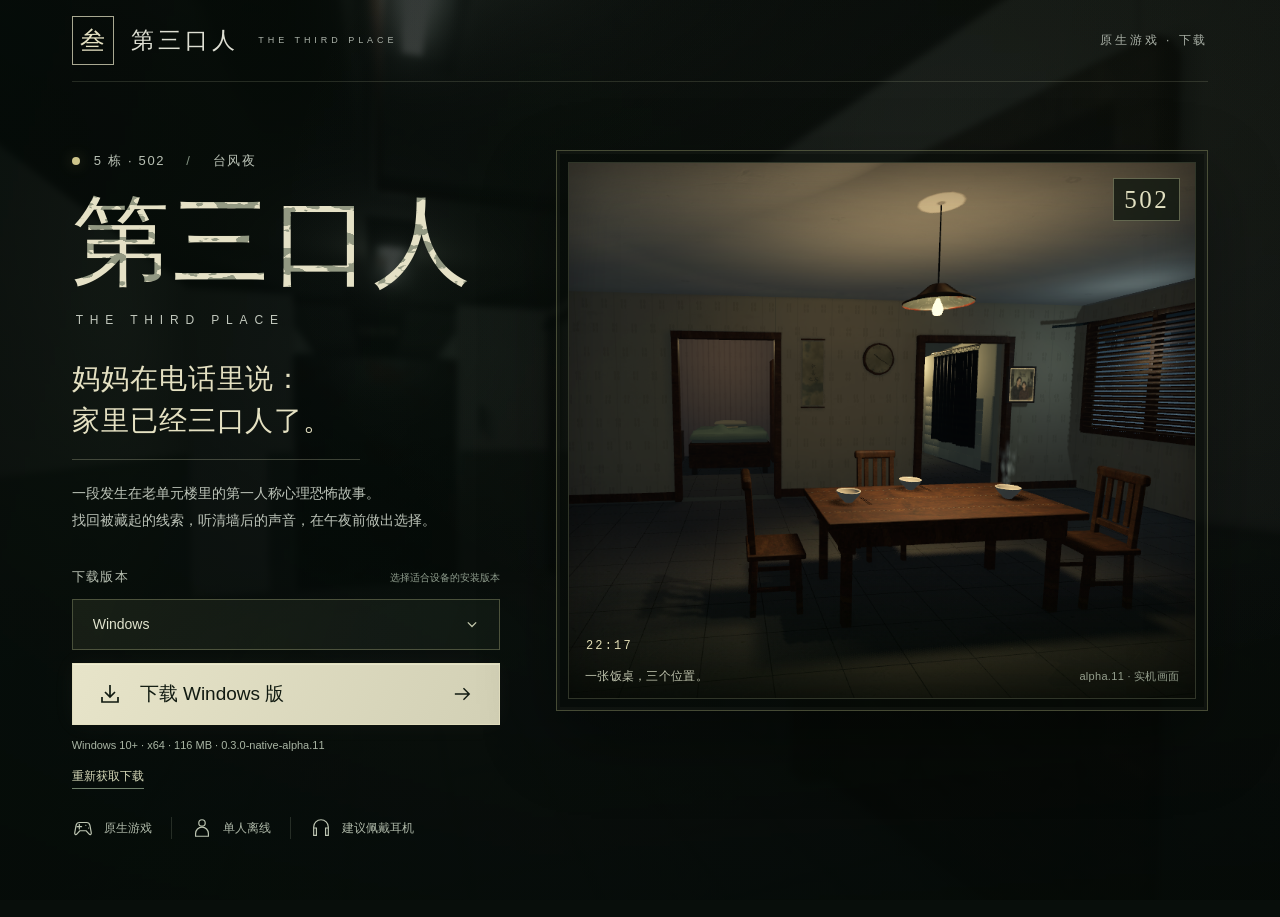
==== commit fb9aff1e: "发布下载页 v1.2.0：更新已核验的安装包下载" ====
--- a/index.html
+++ b/index.html
@@ -3,7 +3,7 @@
   <head>
     <meta charset="UTF-8" />
     <meta name="viewport" content="width=device-width, initial-scale=1.0" />
-    <meta name="theme-color" content="#111714" />
+    <meta name="theme-color" content="#080e0b" />
     <meta name="description" content="《第三口人》官方下载入口。台风夜，回到十几年没去过的家。下载 Windows、Mac M 系列、Mac Intel 与 Android 原生版本。" />
     <meta property="og:type" content="website" />
     <meta property="og:title" content="第三口人 · 游戏下载" />
@@ -12,46 +12,56 @@
     <link rel="canonical" href="https://game.runfello.com/" />
     <link rel="icon" type="image/svg+xml" href="/favicon.svg" />
     <title>第三口人 · 游戏下载</title>
-    <script type="module" crossorigin src="/assets/index-gxzg8bcT.js"></script>
-    <link rel="stylesheet" crossorigin href="/assets/index-CJQmimcs.css">
+    <script type="module" crossorigin src="/assets/index-Y61SgZDy.js"></script>
+    <link rel="stylesheet" crossorigin href="/assets/index-B5kCNYky.css">
   </head>
   <body>
+    <div class="page-backdrop" aria-hidden="true"></div>
     <header class="site-header shell">
-      <div class="wordmark"><span class="door-mark" aria-hidden="true">叁</span><span>第三口人<small>THE THIRD PLACE</small></span></div>
+      <div class="wordmark"><span class="door-mark" aria-hidden="true">叁</span><span class="wordmark-name">第三口人</span><span class="wordmark-en">THE THIRD PLACE</span></div>
       <span class="header-note">原生游戏 · 下载</span>
     </header>
     <main>
       <section class="hero shell" aria-labelledby="game-title">
         <div class="hero-copy">
           <p class="eyebrow"><span class="signal" aria-hidden="true"></span> 5 栋 · 502 <span class="eyebrow-divider">/</span> 台风夜</p>
-          <h1 id="game-title">第三口人<span>THE THIRD PLACE</span></h1>
+          <h1 id="game-title"><span class="title-cn">第三口人</span><span class="title-en">THE THIRD PLACE</span></h1>
           <p class="hero-line">妈妈在电话里说：<br />家里已经<span class="third">三口人</span>了。</p>
           <p class="hero-description">一段发生在老单元楼里的第一人称心理恐怖故事。<br class="desktop-break" />找回被藏起的线索，听清墙后的声音，在午夜前做出选择。</p>
           <div id="downloads" class="download-picker">
-            <fieldset class="platform-picker">
-              <legend>下载版本</legend>
-              <div class="platform-options">
-                <label><input type="radio" name="platform" value="windows" checked /><span>Windows</span></label>
-                <label><input type="radio" name="platform" value="mac-arm64" /><span>Mac · M 系列</span></label>
-                <label><input type="radio" name="platform" value="mac-intel" /><span>Mac · Intel</span></label>
-                <label><input type="radio" name="platform" value="android" /><span>Android</span></label>
-              </div>
-            </fieldset>
-            <p id="environment-hint" class="environment-hint">选择适合设备的版本</p>
-            <a id="download-button" class="button primary" role="button" aria-disabled="true" tabindex="-1"><span id="download-label">正在获取下载版本</span><span aria-hidden="true">↓</span></a>
+            <div class="download-heading">
+              <label for="platform-select">下载版本</label>
+              <span id="environment-hint" class="environment-hint">选择适合设备的版本</span>
+            </div>
+            <div class="platform-select-wrap">
+              <select id="platform-select" name="platform" aria-describedby="environment-hint">
+                <option value="windows">Windows</option>
+                <option value="mac-arm64">Mac · M 系列</option>
+                <option value="mac-intel">Mac · Intel</option>
+                <option value="android">Android</option>
+              </select>
+              <svg class="select-chevron" viewBox="0 0 24 24" fill="none" stroke="currentColor" stroke-width="1.5" aria-hidden="true"><path d="m7 10 5 5 5-5" /></svg>
+            </div>
+            <a id="download-button" class="button primary" role="button" aria-disabled="true" tabindex="-1">
+              <svg class="download-icon" viewBox="0 0 24 24" fill="none" stroke="currentColor" stroke-width="1.7" aria-hidden="true"><path d="M12 3v12m-5-5 5 5 5-5M4 15v5h16v-5" /></svg>
+              <span id="download-label">正在获取下载版本</span>
+              <svg class="download-arrow" viewBox="0 0 24 24" fill="none" stroke="currentColor" stroke-width="1.5" aria-hidden="true"><path d="M4 12h15m-6-6 6 6-6 6" /></svg>
+            </a>
             <p id="download-status" class="download-status" role="status">正在检查安装包…</p>
             <button id="retry-download" class="retry-download" type="button" hidden>重新获取下载</button>
             <noscript><p class="download-status">请启用 JavaScript，以选择设备版本并下载游戏。</p></noscript>
           </div>
-          <p class="hero-note">原生游戏 <i aria-hidden="true">·</i> 单人离线 <i aria-hidden="true">·</i> 建议佩戴耳机</p>
+          <ul class="hero-notes" aria-label="游玩提示">
+            <li><svg viewBox="0 0 24 24" fill="none" stroke="currentColor" stroke-width="1.3" aria-hidden="true"><path d="M8 6h8c2 0 3 1 3.5 3l1.5 8c.4 2-1.2 3-2.5 1.5L15.5 15h-7l-3 3.5C4.2 20 2.6 19 3 17l1.5-8C5 7 6 6 8 6Z" /><path d="M8 8v5m-2.5-2.5h5M15 9h.1M18 12h.1" stroke-linecap="round" /></svg>原生游戏</li>
+            <li><svg viewBox="0 0 24 24" fill="none" stroke="currentColor" stroke-width="1.3" aria-hidden="true"><circle cx="12" cy="6.5" r="3.5" /><path d="M5 21v-3a7 7 0 0 1 14 0v3Z" /></svg>单人离线</li>
+            <li><svg viewBox="0 0 24 24" fill="none" stroke="currentColor" stroke-width="1.3" aria-hidden="true"><path d="M4 15V11a8 8 0 0 1 16 0v4M7 12H4v8h3ZM17 12h3v8h-3Z" /></svg>建议佩戴耳机</li>
+          </ul>
         </div>
         <figure class="hero-scene">
           <div class="scene-frame"><img src="/images/502-alpha11.png" width="1280" height="720" fetchpriority="high" alt="502 客厅的木餐桌、三把空椅和三副碗筷，暖色吊灯映着窗边冷光" /><div class="scene-shade" aria-hidden="true"></div><span class="room-label" aria-hidden="true">502</span><span class="scene-time" aria-hidden="true">22:17</span></div>
-          <figcaption><span>一张饭桌，三个位置。</span><span>alpha.11 · 实机画面</span></figcaption>
+          <figcaption><span>一张饭桌，三个位置。</span><span class="scene-version">alpha.11 · 实机画面</span></figcaption>
         </figure>
       </section>
-
-      <div class="premise shell"><span>回来的路，你还记得。</span></div>
 
     </main>
   </body>
--- a/assets/index-B5kCNYky.css
+++ b/assets/index-B5kCNYky.css
@@ -0,0 +1 @@
+@charset "UTF-8";:root{font-family:-apple-system,BlinkMacSystemFont,PingFang SC,Microsoft YaHei,sans-serif;color:#dedfd3;background:#080e0b;color-scheme:dark;font-synthesis:none;font-weight:400;line-height:1.65;--muted:#a8afa5;--cream:#e5e1c2;--line:#c3c7a52b;--serif:"Songti SC","STSong","Noto Serif CJK SC",serif}*{box-sizing:border-box}body{position:relative;isolation:isolate;min-height:100svh;margin:0}a{color:inherit;text-decoration:none}button,select{font:inherit}button,a,select{-webkit-tap-highlight-color:transparent}:is(a,button,select):focus-visible{outline:2px solid #eee3a7;outline-offset:5px}::selection{color:#fff;background:#65775b}[hidden]{display:none!important}svg{flex:none;width:24px;height:24px}.shell{width:calc(100% - 11.2vw);max-width:1440px;margin-inline:auto}.page-backdrop{position:fixed;z-index:-1;inset:0;overflow:hidden;pointer-events:none}.page-backdrop:before{content:"";position:absolute;inset:-8px;background:url(/images/hall-background.png) center / cover no-repeat;filter:blur(3px) saturate(.5);opacity:.5}.page-backdrop:after{content:"";position:absolute;inset:0;background:radial-gradient(ellipse at 75% 24%,#beb58b0a,transparent 52%),linear-gradient(90deg,#050c08b8,#050c0873 42%,#05090694),linear-gradient(0deg,#050a08a6,transparent 38%,#0509073d)}.site-header{min-height:82px;display:flex;align-items:center;justify-content:space-between;gap:24px;border-bottom:1px solid var(--line)}.wordmark{display:flex;align-items:center;gap:17px;white-space:nowrap}.door-mark{display:grid;place-items:center;width:42px;height:49px;border:1px solid #d8d7b9c7;color:var(--cream);font-family:var(--serif);font-size:25px}.wordmark-name{font-size:23px;letter-spacing:.18em}.wordmark-en{margin-left:2px;color:#aab1a8;font-size:9px;letter-spacing:.44em}.header-note{color:var(--muted);font-size:12px;letter-spacing:.24em;white-space:nowrap}.hero{display:grid;grid-template-columns:minmax(0,.82fr) minmax(0,1.25fr);align-items:start;gap:clamp(32px,4.4vw,72px);padding-block:68px 78px}.hero-copy{min-width:0}.eyebrow{display:flex;align-items:center;gap:14px;margin:0 0 18px;color:#b8c0b4;font-size:13px;letter-spacing:.13em}.eyebrow-divider{margin-inline:7px;color:#849383}.signal{width:8px;height:8px;border-radius:50%;background:#cec58b;box-shadow:0 0 15px #d0c57d55}h1{margin:0 0 31px;font-weight:500;line-height:1.1}.title-cn{display:block;font-family:var(--serif);font-size:clamp(72px,7.65vw,122px);letter-spacing:.025em;white-space:nowrap;color:var(--cream)}@supports (background-clip:text){.title-cn{background:url(/images/title-grain.svg) center / 100% 100%;background-clip:text;-webkit-background-clip:text;color:transparent}}.title-en{display:block;margin:17px 0 0 4px;color:#c2c8bd;font-size:12px;font-weight:400;letter-spacing:.57em}.hero-line{width:fit-content;margin:0 0 20px;padding:0 28px 18px 0;border-bottom:1px solid #b3b89a52;color:var(--cream);font-family:var(--serif);font-size:clamp(25px,2.15vw,33px);line-height:1.5;letter-spacing:.035em}.hero-description{margin:0 0 32px;color:#bdc4b9;font-size:14px;line-height:1.95}.download-heading{display:flex;flex-wrap:wrap;align-items:baseline;justify-content:space-between;gap:5px 14px;margin-bottom:11px}.download-heading label{color:#b8c0b2;font-size:13px;letter-spacing:.1em}.environment-hint{color:#8f9d8d;font-size:10px}.platform-select-wrap{position:relative}#platform-select{appearance:none;width:100%;min-height:51px;padding:12px 52px 12px 20px;border:1px solid #999e736b;border-radius:0;background:linear-gradient(110deg,#89936a21,#26342745);color:#e1e4ce;font-size:14px;cursor:pointer;transition:border-color .2s,background-color .2s}#platform-select:hover{border-color:#c0c398;background-color:#65734a1a}#platform-select option{background:#151e17;color:#e5e6d5}.select-chevron{position:absolute;top:50%;right:18px;width:20px;height:20px;transform:translateY(-50%);color:#c4c9ad;pointer-events:none}.button{display:flex;align-items:center;gap:18px;padding:16px 25px;min-height:62px;font-size:19px;font-weight:500;line-height:1.4}.primary{margin-top:13px;border:1px solid #e4e0bec4;background:linear-gradient(115deg,#e7e4c9,#d2d0b5);color:#111a11;box-shadow:0 0 25px #dddcb70b,inset 0 1px #ffffe759;transition:background .2s,box-shadow .2s}.primary:hover{background:linear-gradient(115deg,#f5f0d3,#e0dec2);box-shadow:0 0 28px #dddcb71a}.download-arrow{margin-left:auto;width:23px}#download-button{width:100%;cursor:pointer}#download-button[aria-disabled=true]{background:#253025;border-color:#617056;color:#b4bdab;cursor:default}.download-status{min-height:19px;margin:11px 0 0;color:#a9b5a4;font-size:11px;line-height:1.8;overflow-wrap:anywhere}.retry-download{padding:2px 0;margin-top:9px;border:0;border-bottom:1px solid #6f806b;color:#d6d8b8;background:transparent;font-size:12px;cursor:pointer}.hero-notes{display:flex;flex-wrap:wrap;gap:12px 19px;margin:28px 0 0;padding:0;list-style:none;color:#aeb8a8;font-size:12px}.hero-notes li{display:flex;align-items:center;gap:10px}.hero-notes li+li{border-left:1px solid #9ba58e38;padding-left:19px}.hero-notes svg{width:22px;height:22px;color:#bdc5b2}.hero-scene{position:relative;min-width:0;margin:0;padding:11px;border:1px solid #a5aa7866;background:#070d0773;box-shadow:0 28px 70px #0005,inset 0 0 0 3px #c7caa40a}.scene-frame{position:relative;aspect-ratio:1.17;overflow:hidden;border:1px solid #c6c8a72b;background:#11170f}.scene-frame img{display:block;width:100%;height:100%;max-width:100%;object-fit:cover;object-position:80% 50%}.scene-shade{position:absolute;inset:0;background:linear-gradient(0deg,#030903c7,transparent 24%),linear-gradient(180deg,#0002,transparent 15%);box-shadow:inset 0 0 50px #0005;pointer-events:none}.room-label{position:absolute;top:15px;right:15px;padding:0 10px;border:1px solid #b6b89177;color:#e2e0c1;background:#0e160fc9;font-family:var(--serif);font-size:25px;letter-spacing:.1em;line-height:1.65}.scene-time{position:absolute;bottom:41px;left:17px;color:#e1ddb4;font-family:monospace;font-size:12px;letter-spacing:.18em}.hero-scene figcaption{position:absolute;inset:auto 28px 23px;display:flex;justify-content:space-between;align-items:baseline;gap:18px;color:#c0c4ae;font-size:12px;letter-spacing:.025em}.scene-version{color:#959f8d;font-size:11px;white-space:nowrap}@media(min-width:1640px){.hero{padding-block:82px}}@media(max-width:1100px){.shell{width:calc(100% - 80px)}.hero{gap:32px;padding-block:54px 64px}.title-cn{font-size:7.5vw}.hero-line{font-size:25px}.hero-description{font-size:13px}.button{padding-inline:18px;font-size:17px;gap:12px}.hero-notes{font-size:10px;gap:8px 10px}.hero-notes li{gap:6px}.hero-notes li+li{padding-left:10px}.hero-notes svg{width:19px;height:19px}.hero-scene{padding:8px}.hero-scene figcaption{inset-inline:22px;bottom:21px;font-size:11px;gap:8px}.scene-version{font-size:9px}.scene-time{left:12px}}@media(max-width:900px){.hero{grid-template-columns:1fr;gap:38px}.hero-copy{width:100%;max-width:600px}.title-cn{font-size:clamp(68px,12vw,104px)}.hero-line{font-size:29px}.hero-description{font-size:14px}.download-picker{max-width:520px}.hero-notes{font-size:12px;gap:12px 18px}.hero-notes li+li{padding-left:18px}.hero-notes svg{width:22px;height:22px}.scene-frame{aspect-ratio:1.5}.hero-scene figcaption{font-size:12px;bottom:22px}.scene-version{font-size:11px}}@media(max-width:600px){.shell{width:calc(100% - 40px)}.site-header{min-height:75px;gap:12px}.wordmark{gap:11px}.door-mark{width:32px;height:39px;font-size:21px}.wordmark-name{font-size:17px;letter-spacing:.12em}.wordmark-en{display:none}.header-note{font-size:10px;letter-spacing:.13em}.hero{padding-block:40px;gap:34px}.eyebrow{font-size:11px;gap:10px;margin-bottom:22px}.eyebrow-divider{margin-inline:5px}.signal{width:6px;height:6px}h1{margin-bottom:31px}.title-cn{font-size:clamp(55px,16.8vw,92px)}.title-en{font-size:10px;letter-spacing:.44em;margin-top:18px}.hero-line{font-size:26px;padding-bottom:16px;margin-bottom:18px}.hero-description{font-size:12px;margin-bottom:28px}.desktop-break{display:none}.download-heading{gap:6px 10px}.environment-hint{font-size:9px}#platform-select{font-size:16px}.button{min-height:58px;font-size:17px;padding:15px 18px}.download-status{font-size:10px}.hero-notes{margin-top:23px;font-size:10px;gap:10px 12px}.hero-notes li{gap:7px}.hero-notes li+li{padding-left:12px}.hero-notes svg{width:19px;height:19px}.hero-scene{padding:6px}.scene-frame{aspect-ratio:1.2}.room-label{top:12px;right:12px;font-size:21px}.scene-time{left:12px;bottom:37px;font-size:10px}.hero-scene figcaption{inset-inline:19px;bottom:18px;font-size:10px}.scene-version{font-size:9px}}@media(max-width:360px){.shell{width:calc(100% - 32px)}.header-note{letter-spacing:0}.hero-notes{gap:8px;font-size:9px}.hero-notes li{gap:5px}.hero-notes li+li{padding-left:8px}}@media(prefers-reduced-motion:reduce){*{transition:none!important}}
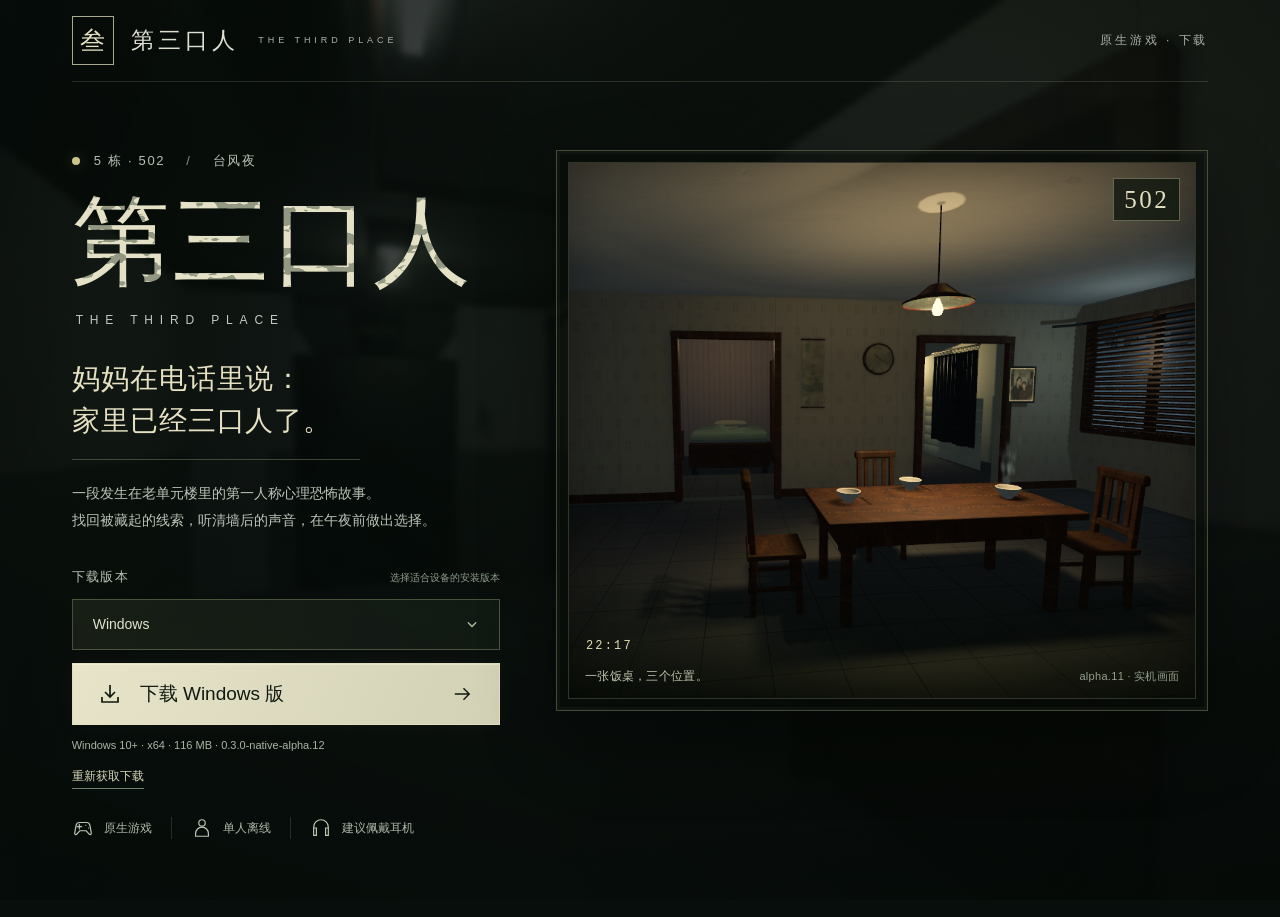
==== commit f20ac3e0: "发布下载页 v1.2.1：更新已核验的安装包下载" ====
--- a/index.html
+++ b/index.html
@@ -12,7 +12,7 @@
     <link rel="canonical" href="https://game.runfello.com/" />
     <link rel="icon" type="image/svg+xml" href="/favicon.svg" />
     <title>第三口人 · 游戏下载</title>
-    <script type="module" crossorigin src="/assets/index-Y61SgZDy.js"></script>
+    <script type="module" crossorigin src="/assets/index-Cw6lO_1h.js"></script>
     <link rel="stylesheet" crossorigin href="/assets/index-B5kCNYky.css">
   </head>
   <body>
